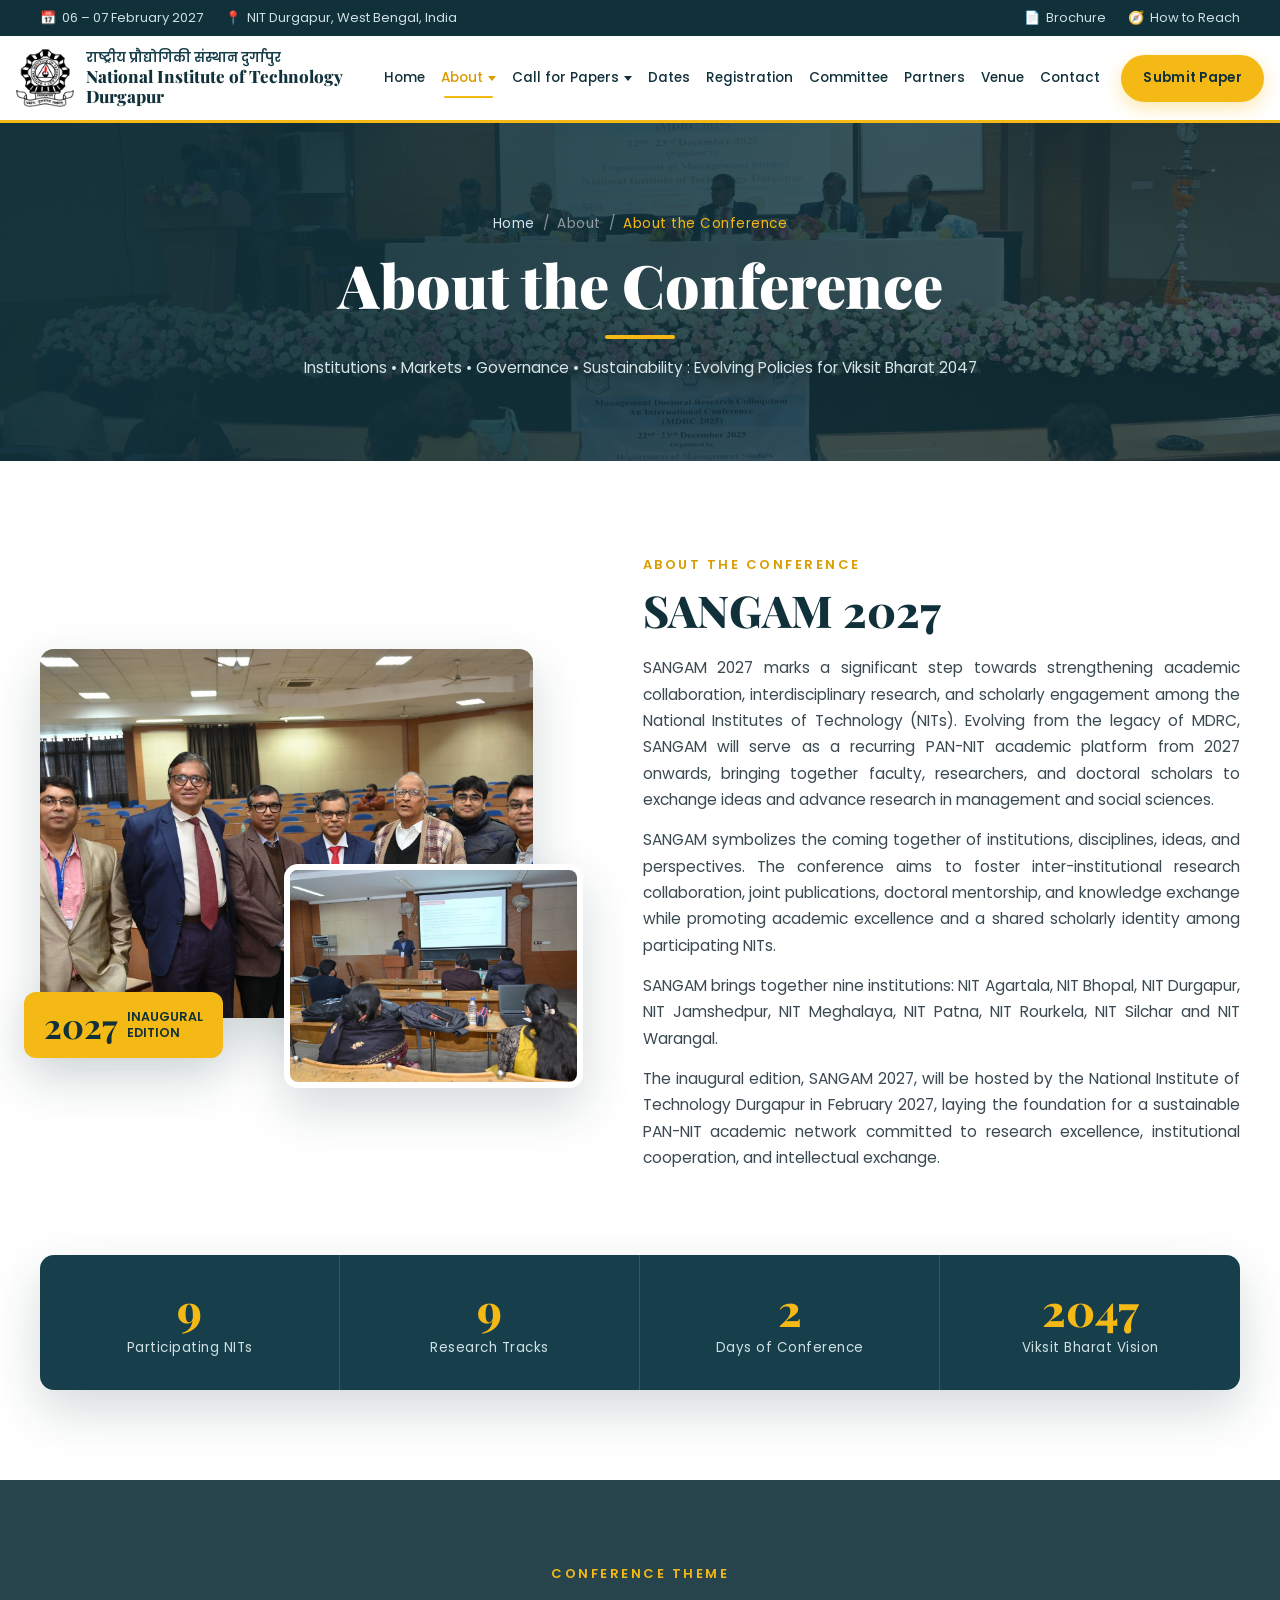
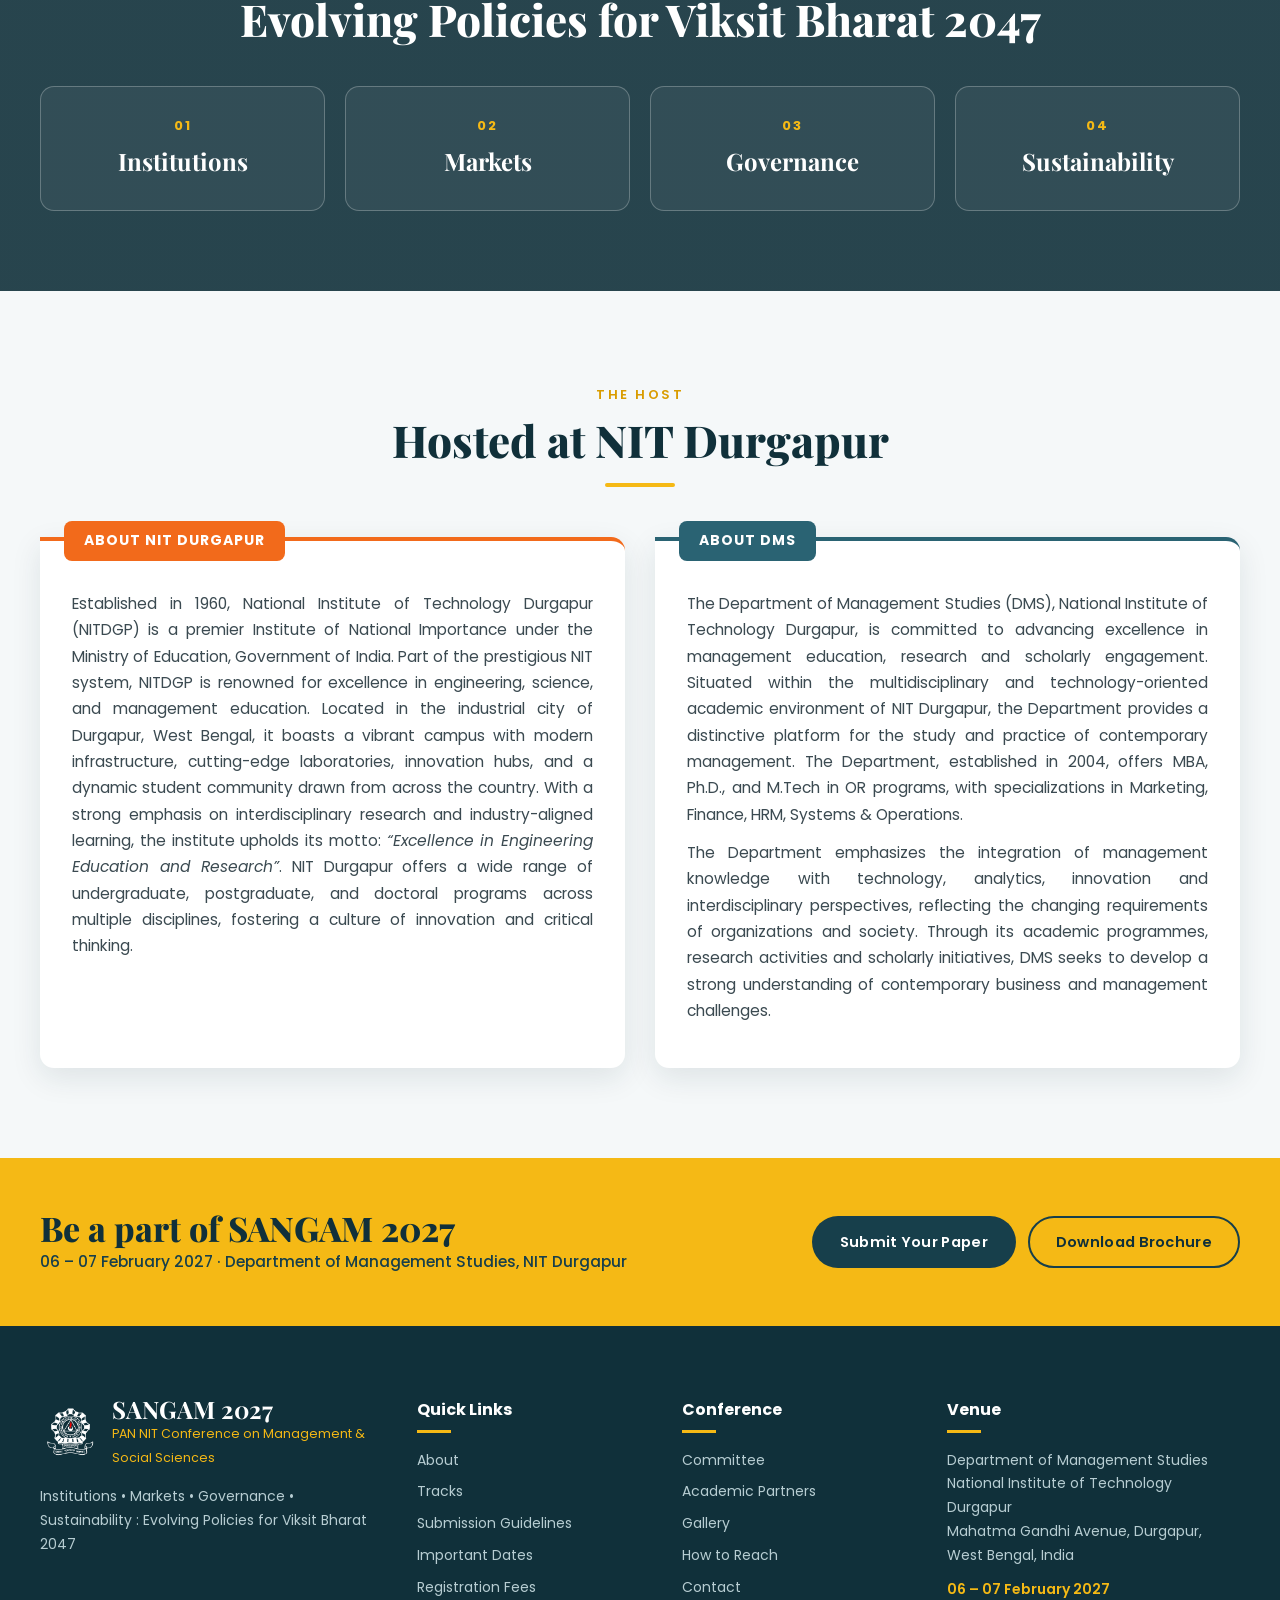
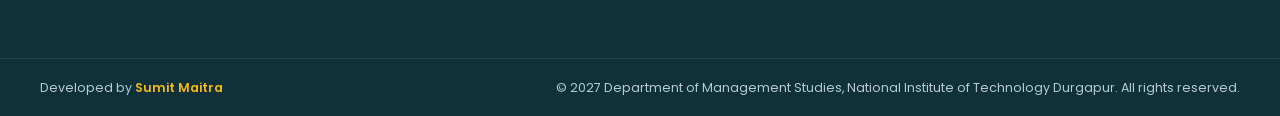
==== about.html @ 7c21ccf9 "Add files via upload" ====
<!DOCTYPE html>
<html lang="en">
<head>
  <meta charset="UTF-8">
  <meta name="viewport" content="width=device-width, initial-scale=1.0">
  <title>About | SANGAM 2027</title>
  <meta name="description" content="About SANGAM 2027, NIT Durgapur and the Department of Management Studies.">
  <link rel="icon" type="image/png" href="assets/logos/nit-durgapur.png">
  <link rel="preconnect" href="https://fonts.googleapis.com">
  <link rel="preconnect" href="https://fonts.gstatic.com" crossorigin>
  <link href="https://fonts.googleapis.com/css2?family=Playfair+Display:wght@700;800;900&family=Poppins:wght@300;400;500;600;700&display=swap" rel="stylesheet">
  <link rel="stylesheet" href="css/style.css">
</head>
<body>

  <!-- ===== TOP BAR ===== -->
  <div class="topbar">
    <div class="container topbar-inner">
      <div class="topbar-left">
        <span><i class="ico ico-cal"></i>06 – 07 February 2027</span>
        <span class="hide-sm"><i class="ico ico-pin"></i>NIT Durgapur, West Bengal, India</span>
      </div>
      <div class="topbar-right">
        <a href="assets/docs/SANGAM-Brochure-2027.pdf" target="_blank" rel="noopener"><i class="ico ico-doc"></i>Brochure</a>
        <a href="venue.html" class="hide-sm"><i class="ico ico-route"></i>How to Reach</a>
      </div>
    </div>
  </div>

  <!-- ===== HEADER / NAV ===== -->
  <header class="header" id="header">
    <div class="container header-inner">
      <a href="index.html" class="brand">
        <img src="assets/logos/nit-durgapur.png" alt="NIT Durgapur logo">
        <div class="brand-text">
          <span class="brand-hi">राष्ट्रीय प्रौद्योगिकी संस्थान दुर्गापुर</span>
          <span class="brand-en">National Institute of Technology Durgapur</span>
          <span class="brand-sub">An Institute of National Importance under the Ministry of Education, Government of India</span>
        </div>
      </a>

      <nav class="nav" id="nav">
        <ul>
          <li><a href="index.html">Home</a></li>
          <li class="has-drop">
            <a href="about.html" class="active">About <span class="caret"></span></a>
            <ul class="drop">
              <li><a href="about.html">The Conference</a></li>
              <li><a href="about.html#nitdgp">About NIT Durgapur</a></li>
              <li><a href="about.html#dms">About DMS</a></li>
              <li><a href="gallery.html">Gallery</a></li>
            </ul>
          </li>
          <li class="has-drop">
            <a href="tracks.html">Call for Papers <span class="caret"></span></a>
            <ul class="drop">
              <li><a href="tracks.html">Conference Tracks</a></li>
              <li><a href="submission.html">Submission Guidelines</a></li>
              <li><a href="https://forms.gle/mXyWNmWkprkiNCEAA" target="_blank" rel="noopener">Submit Paper ↗</a></li>
            </ul>
          </li>
          <li><a href="dates.html">Dates</a></li>
          <li><a href="registration.html">Registration</a></li>
          <li><a href="committee.html">Committee</a></li>
          <li><a href="partners.html">Partners</a></li>
          <li><a href="venue.html">Venue</a></li>
          <li><a href="contact.html">Contact</a></li>
        </ul>
        <a href="https://forms.gle/mXyWNmWkprkiNCEAA" target="_blank" rel="noopener" class="btn btn-gold nav-cta">Submit Paper</a>
      </nav>

      <button class="burger" id="burger" aria-label="Toggle menu" aria-expanded="false">
        <span></span><span></span><span></span>
      </button>
    </div>
  </header>

  <!-- ===== PAGE BANNER ===== -->
  <section class="page-banner" style="background-image:url('assets/photos/dsc_8041.jpg')">
    <div class="container">
      <nav class="crumbs" aria-label="Breadcrumb"><a href="index.html">Home</a><span>/</span><span>About</span><span>/</span><span>About the Conference</span></nav>
      <h1>About the Conference</h1>
      <p>Institutions • Markets • Governance • Sustainability : Evolving Policies for Viksit Bharat 2047</p>
    </div>
  </section>

  <!-- ===== ABOUT CONFERENCE ===== -->
  <section class="section about" id="about">
    <div class="container about-grid">
      <div class="about-media reveal">
        <img src="assets/photos/dsc_8045.jpg" alt="Faculty members at the conference" class="about-img-main" loading="lazy">
        <img src="assets/photos/dsc_8097.jpg" alt="Paper presentation session" class="about-img-small" loading="lazy">
        <div class="about-badge">
          <strong>2027</strong>
          <span>Inaugural<br>Edition</span>
        </div>
      </div>
      <div class="about-text reveal">
        <span class="eyebrow">About the Conference</span>
        <h2>SANGAM 2027</h2>
        <p>SANGAM 2027 marks a significant step towards strengthening academic collaboration, interdisciplinary research, and scholarly engagement among the National Institutes of Technology (NITs). Evolving from the legacy of MDRC, SANGAM will serve as a recurring PAN-NIT academic platform from 2027 onwards, bringing together faculty, researchers, and doctoral scholars to exchange ideas and advance research in management and social sciences.</p>
        <p>SANGAM symbolizes the coming together of institutions, disciplines, ideas, and perspectives. The conference aims to foster inter-institutional research collaboration, joint publications, doctoral mentorship, and knowledge exchange while promoting academic excellence and a shared scholarly identity among participating NITs.</p>
        <p>SANGAM brings together nine institutions: NIT Agartala, NIT Bhopal, NIT Durgapur, NIT Jamshedpur, NIT Meghalaya, NIT Patna, NIT Rourkela, NIT Silchar and NIT Warangal.</p>
        <p>The inaugural edition, SANGAM 2027, will be hosted by the National Institute of Technology Durgapur in February 2027, laying the foundation for a sustainable PAN-NIT academic network committed to research excellence, institutional cooperation, and intellectual exchange.</p>
      </div>
    </div>

    <div class="container stats reveal">
      <div class="stat"><span class="num" data-count="9">0</span><span class="lbl">Participating NITs</span></div>
      <div class="stat"><span class="num" data-count="9">0</span><span class="lbl">Research Tracks</span></div>
      <div class="stat"><span class="num" data-count="2">0</span><span class="lbl">Days of Conference</span></div>
      <div class="stat"><span class="num" data-count="2047">0</span><span class="lbl">Viksit Bharat Vision</span></div>
    </div>
  </section>

  <!-- ===== THEME BAND ===== -->
  <section class="theme-band">
    <div class="container">
      <span class="eyebrow light">Conference Theme</span>
      <h2>Evolving Policies for Viksit Bharat 2047</h2>
      <div class="pillars">
        <div class="pillar reveal"><span>01</span>Institutions</div>
        <div class="pillar reveal"><span>02</span>Markets</div>
        <div class="pillar reveal"><span>03</span>Governance</div>
        <div class="pillar reveal"><span>04</span>Sustainability</div>
      </div>
    </div>
  </section>

  <!-- ===== ABOUT NIT DURGAPUR & DMS ===== -->
  <section class="section host" id="nitdgp">
    <div class="container">
      <div class="section-head reveal">
        <span class="eyebrow">The Host</span>
        <h2>Hosted at NIT Durgapur</h2>
      </div>
      <div class="host-grid">
        <article class="host-card reveal">
          <div class="host-tag">About NIT Durgapur</div>
          <p>Established in 1960, National Institute of Technology Durgapur (NITDGP) is a premier Institute of National Importance under the Ministry of Education, Government of India. Part of the prestigious NIT system, NITDGP is renowned for excellence in engineering, science, and management education. Located in the industrial city of Durgapur, West Bengal, it boasts a vibrant campus with modern infrastructure, cutting-edge laboratories, innovation hubs, and a dynamic student community drawn from across the country. With a strong emphasis on interdisciplinary research and industry-aligned learning, the institute upholds its motto: <em>“Excellence in Engineering Education and Research”</em>. NIT Durgapur offers a wide range of undergraduate, postgraduate, and doctoral programs across multiple disciplines, fostering a culture of innovation and critical thinking.</p>
        </article>
        <article class="host-card alt reveal" id="dms">
          <div class="host-tag">About DMS</div>
          <p>The Department of Management Studies (DMS), National Institute of Technology Durgapur, is committed to advancing excellence in management education, research and scholarly engagement. Situated within the multidisciplinary and technology-oriented academic environment of NIT Durgapur, the Department provides a distinctive platform for the study and practice of contemporary management. The Department, established in 2004, offers MBA, Ph.D., and M.Tech in OR programs, with specializations in Marketing, Finance, HRM, Systems &amp; Operations.</p>
          <p>The Department emphasizes the integration of management knowledge with technology, analytics, innovation and interdisciplinary perspectives, reflecting the changing requirements of organizations and society. Through its academic programmes, research activities and scholarly initiatives, DMS seeks to develop a strong understanding of contemporary business and management challenges.</p>
        </article>
      </div>
    </div>
  </section>

  <!-- ===== CTA BAND ===== -->
  <section class="cta-band">
    <div class="container cta-inner">
      <div>
        <h2>Be a part of SANGAM 2027</h2>
        <p>06 – 07 February 2027 · Department of Management Studies, NIT Durgapur</p>
      </div>
      <div class="cta-btns">
        <a href="https://forms.gle/mXyWNmWkprkiNCEAA" target="_blank" rel="noopener" class="btn btn-gold">Submit Your Paper</a>
        <a href="assets/docs/SANGAM-Brochure-2027.pdf" target="_blank" rel="noopener" class="btn btn-outline">Download Brochure</a>
      </div>
    </div>
  </section>

  <!-- ===== FOOTER ===== -->
  <footer class="footer">
    <div class="container footer-grid">
      <div>
        <div class="f-brand">
          <img src="assets/logos/nit-durgapur-hd.png" alt="NIT Durgapur logo">
          <div>
            <strong>SANGAM 2027</strong>
            <span>PAN NIT Conference on Management &amp; Social Sciences</span>
          </div>
        </div>
        <p>Institutions • Markets • Governance • Sustainability : Evolving Policies for Viksit Bharat 2047</p>
      </div>
      <div>
        <h4>Quick Links</h4>
        <ul>
          <li><a href="about.html">About</a></li>
          <li><a href="tracks.html">Tracks</a></li>
          <li><a href="submission.html">Submission Guidelines</a></li>
          <li><a href="dates.html">Important Dates</a></li>
          <li><a href="registration.html">Registration Fees</a></li>
        </ul>
      </div>
      <div>
        <h4>Conference</h4>
        <ul>
          <li><a href="committee.html">Committee</a></li>
          <li><a href="partners.html">Academic Partners</a></li>
          <li><a href="gallery.html">Gallery</a></li>
          <li><a href="venue.html">How to Reach</a></li>
          <li><a href="contact.html">Contact</a></li>
        </ul>
      </div>
      <div>
        <h4>Venue</h4>
        <p>Department of Management Studies<br>National Institute of Technology Durgapur<br>Mahatma Gandhi Avenue, Durgapur, West Bengal, India</p>
        <p class="f-date">06 – 07 February 2027</p>
      </div>
    </div>
    <div class="footer-bottom">
      <div class="container">
        <span>Developed by <a href="https://github.com/SumitMaitra" target="_blank" rel="noopener" class="dev-credit">Sumit Maitra</a></span>
        <span>© 2027 Department of Management Studies, National Institute of Technology Durgapur. All rights reserved.</span>
      </div>
    </div>
  </footer>

  <button class="to-top" id="toTop" aria-label="Back to top">↑</button>
  <div class="toast" id="toast">Copied!</div>

  <script src="js/main.js"></script>

</body>
</html>
---- css/style.css ----
/* =========================================================
   SANGAM 2027 — PAN NIT Conference
   Colour palette taken from the official brochure:
   deep teal + saffron gold
   ========================================================= */
:root {
  --teal-900: #10303a;
  --teal-800: #173f4b;
  --teal-700: #1f4f5d;
  --teal-600: #2a6373;
  --teal-100: #e4eef0;
  --gold: #f5b915;
  --gold-dark: #d99c00;
  --gold-soft: #fff4d4;
  --orange: #f26a1b;
  --ink: #1d2a30;
  --muted: #5d6b72;
  --line: #dfe6e8;
  --bg: #ffffff;
  --bg-alt: #f5f8f9;
  --radius: 14px;
  --shadow: 0 10px 30px rgba(16, 48, 58, .10);
  --shadow-lg: 0 20px 50px rgba(16, 48, 58, .18);
  --font-display: 'Playfair Display', Georgia, serif;
  --font-body: 'Poppins', system-ui, -apple-system, Segoe UI, sans-serif;
  --header-h: 84px;
}

*, *::before, *::after { box-sizing: border-box; margin: 0; padding: 0; }
html { scroll-behavior: smooth; scroll-padding-top: calc(var(--header-h) + 10px); }
body { font-family: var(--font-body); color: var(--ink); background: var(--bg); line-height: 1.7; font-size: 15.5px; overflow-x: hidden; }
img { max-width: 100%; display: block; }
a { color: inherit; text-decoration: none; }
ul { list-style: none; }
.container { width: min(1200px, 100% - 32px); margin-inline: auto; }

/* ---------- Buttons ---------- */
.btn { display: inline-flex; align-items: center; justify-content: center; gap: 8px; padding: 12px 26px; border-radius: 50px; font-weight: 600; font-size: 14.5px; letter-spacing: .3px; transition: .3s ease; cursor: pointer; border: 2px solid transparent; }
.btn-gold { background: var(--gold); color: var(--teal-900); box-shadow: 0 6px 18px rgba(245, 185, 21, .35); }
.btn-gold:hover { background: var(--gold-dark); transform: translateY(-2px); }
.btn-outline { border-color: rgba(255,255,255,.75); color: #fff; }
.btn-outline:hover { background: #fff; color: var(--teal-900); }
.btn-teal { background: var(--teal-700); color: #fff; }
.btn-teal:hover { background: var(--teal-900); transform: translateY(-2px); }
.btn-block { width: 100%; }

/* ---------- Top bar ---------- */
.topbar { background: var(--teal-900); color: #cfe0e4; font-size: 13px; }
.topbar-inner { display: flex; justify-content: space-between; align-items: center; padding: 7px 0; gap: 12px; }
.topbar-left, .topbar-right { display: flex; gap: 22px; align-items: center; }
.topbar a:hover { color: var(--gold); }
.ico { font-style: normal; margin-right: 6px; }
.ico-cal::before { content: "📅"; }
.ico-pin::before { content: "📍"; }
.ico-doc::before { content: "📄"; }
.ico-route::before { content: "🧭"; }

/* ---------- Header ---------- */
.header { position: sticky; top: 0; z-index: 100; background: rgba(255,255,255,.97); backdrop-filter: blur(8px); border-bottom: 3px solid var(--gold); transition: box-shadow .3s; }
.header.scrolled { box-shadow: 0 6px 24px rgba(0,0,0,.08); }
.header .container { width: min(1380px, 100% - 32px); }
.header-inner { display: flex; align-items: center; justify-content: space-between; min-height: var(--header-h); gap: 20px; }
.brand { display: flex; align-items: center; gap: 12px; flex-shrink: 1; min-width: 0; }
.brand img { flex-shrink: 0; }
/* let grid children shrink below their content (e.g. the scrollable fee table) */
.fees-bottom > *, .sub-grid > *, .about-grid > *, .venue-grid > *, .cm-row > * { min-width: 0; }
.brand img { width: 58px; height: 58px; object-fit: contain; }
.brand-text { display: flex; flex-direction: column; line-height: 1.2; }
.brand-hi { font-size: 13px; color: var(--teal-800); font-weight: 600; }
.brand-en { font-family: var(--font-display); font-size: 17px; font-weight: 800; color: var(--teal-900); }
.brand-sub { font-size: 9.5px; color: var(--muted); max-width: 330px; }

.nav { display: flex; align-items: center; gap: 14px; }
.nav > ul { display: flex; align-items: center; gap: 2px; }
.nav > ul > li { position: relative; }
.nav > ul > li > a { display: flex; align-items: center; gap: 5px; padding: 10px 10px; font-size: 14px; font-weight: 500; color: var(--teal-900); border-radius: 8px; transition: .25s; white-space: nowrap; }
.nav > ul > li > a:hover, .nav > ul > li > a.active { color: var(--gold-dark); }
.nav > ul > li > a.active::after { content: ""; position: absolute; left: 10px; right: 10px; bottom: 2px; height: 2px; background: var(--gold); border-radius: 2px; }
.caret { width: 0; height: 0; border-left: 4px solid transparent; border-right: 4px solid transparent; border-top: 5px solid currentColor; }
.drop { position: absolute; top: 100%; left: 0; min-width: 220px; background: #fff; border-radius: 10px; box-shadow: var(--shadow-lg); padding: 8px; opacity: 0; visibility: hidden; transform: translateY(10px); transition: .25s; border-top: 3px solid var(--gold); }
.has-drop:hover .drop, .has-drop:focus-within .drop { opacity: 1; visibility: visible; transform: translateY(0); }
.drop a { display: block; padding: 9px 14px; font-size: 14px; border-radius: 6px; color: var(--ink); }
.drop a:hover { background: var(--teal-100); color: var(--teal-800); }
.nav-cta { padding: 10px 20px; font-size: 13.5px; white-space: nowrap; }

.burger { display: none; width: 44px; height: 44px; border: 0; background: var(--teal-800); border-radius: 10px; cursor: pointer; flex-direction: column; justify-content: center; align-items: center; gap: 5px; }
.burger span { width: 22px; height: 2px; background: #fff; border-radius: 2px; transition: .3s; }
.burger.open span:nth-child(1) { transform: translateY(7px) rotate(45deg); }
.burger.open span:nth-child(2) { opacity: 0; }
.burger.open span:nth-child(3) { transform: translateY(-7px) rotate(-45deg); }

/* ---------- Hero ---------- */
.hero { position: relative; min-height: clamp(600px, calc(100vh - var(--header-h) - 39px), 940px); min-height: clamp(600px, calc(100svh - var(--header-h) - 39px), 940px); display: flex; flex-direction: column; color: #fff; overflow: hidden; }
.slides, .slide { position: absolute; inset: 0; }
.slide { background-size: cover; background-position: center; opacity: 0; transform: scale(1.08); transition: opacity 1.4s ease, transform 7s ease; }
.slide.active { opacity: 1; transform: scale(1); }
.hero-overlay { position: absolute; inset: 0; background: linear-gradient(100deg, rgba(16,48,58,.95) 0%, rgba(16,48,58,.82) 45%, rgba(16,48,58,.45) 100%); }
.hero-content { position: relative; z-index: 2; padding: 40px 0 30px; margin-block: auto; }
.hero-kicker { display: inline-block; font-size: 13px; letter-spacing: 2px; text-transform: uppercase; color: var(--gold); border-left: 3px solid var(--gold); padding-left: 12px; margin-bottom: 18px; }
.hero-title { font-family: var(--font-display); font-size: clamp(46px, 7.5vw, 92px); font-weight: 900; line-height: 1; letter-spacing: 4px; text-shadow: 0 6px 30px rgba(0,0,0,.35); }
.hero-sub { color: #fff; font-family: var(--font-display); font-size: clamp(18px, 2.4vw, 28px); font-weight: 700; line-height: 1.35; margin: 16px 0 26px; text-transform: uppercase; letter-spacing: 1px; }
.hero-date { display: inline-block; background: var(--gold); color: var(--teal-900); font-weight: 700; font-size: clamp(15px, 1.7vw, 18px); padding: 8px 22px; border-radius: 10px; box-shadow: 0 8px 24px rgba(245,185,21,.35); }
.hero-theme { margin: 24px 0 30px; font-size: clamp(14px, 1.4vw, 16px); line-height: 1.8; max-width: 600px; color: #e6f0f2; }
.theme-label { display: inline-block; background: rgba(245,185,21,.18); color: var(--gold); border: 1px solid var(--gold); font-size: 12px; font-weight: 600; padding: 2px 12px; border-radius: 20px; margin-right: 8px; letter-spacing: 1px; text-transform: uppercase; }
.hero-theme strong { color: #fff; }
.hero-btns { display: flex; flex-wrap: wrap; gap: 10px; }
.hero-btns .btn { padding: 9px 20px; font-size: 13.5px; }

.countdown { display: flex; gap: 14px; margin-top: 28px; }
.countdown div { background: rgba(255,255,255,.1); border: 1px solid rgba(255,255,255,.22); backdrop-filter: blur(6px); border-radius: 12px; min-width: 82px; padding: 9px 10px; text-align: center; }
.countdown span { display: block; font-family: var(--font-display); font-size: 30px; font-weight: 800; line-height: 1.1; color: var(--gold); }
.countdown small { font-size: 11.5px; letter-spacing: 1.5px; text-transform: uppercase; color: #d5e4e7; }

.hero-nav { position: relative; z-index: 3; display: flex; align-items: center; justify-content: center; gap: 16px; padding-bottom: 16px; }
.slide-ctrl { width: 36px; height: 36px; border-radius: 50%; border: 1px solid rgba(255,255,255,.4); background: rgba(0,0,0,.2); color: #fff; font-size: 14px; cursor: pointer; transition: .3s; }
.slide-ctrl:hover { background: var(--gold); color: var(--teal-900); border-color: var(--gold); }
.slide-dots { display: flex; gap: 8px; }

/* Two-column hero: text left, countdown + partners carousel right */
.hero-content { display: grid; grid-template-columns: minmax(0, 1.3fr) minmax(0, 1fr); gap: 48px; align-items: center; }
.hero-side { display: flex; flex-direction: column; gap: 18px; }
.side-card { background: rgba(255,255,255,.08); border: 1px solid rgba(255,255,255,.2); backdrop-filter: blur(8px); border-radius: 16px; padding: 18px 20px; }
.side-title { font-size: 12.5px; letter-spacing: 2px; text-transform: uppercase; color: var(--gold); font-weight: 600; margin-bottom: 10px; }
.side-card .countdown { margin-top: 0; }
.side-card .countdown div { flex: 1; min-width: 0; }

/* Academic partners logo carousel: transparent, full-width strip under the hero text */
.hero-partners { position: relative; z-index: 3; padding: 4px 0 18px; }
.hp-head { display: flex; align-items: center; gap: 14px; margin-bottom: 12px; }
.hp-head span { font-size: 12.5px; letter-spacing: 2px; text-transform: uppercase; color: var(--gold); font-weight: 600; white-space: nowrap; }
.hp-head::after { content: ""; flex: 1; height: 1px; background: rgba(255,255,255,.2); order: 1; }
.hp-head a { order: 2; font-size: 13px; font-weight: 600; color: #d5e4e7; white-space: nowrap; }
.hp-head a:hover { color: var(--gold); }
.hp-viewport { overflow: hidden; -webkit-mask-image: linear-gradient(90deg, transparent, #000 7%, #000 93%, transparent); mask-image: linear-gradient(90deg, transparent, #000 7%, #000 93%, transparent); }
.hp-track { display: flex; width: max-content; animation: hp-scroll 40s linear infinite; }
.hp-track li { padding: 4px 34px 4px 0; } /* spacing via padding keeps both halves equal for a seamless loop */
.hero-partners:hover .hp-track, .hp-track:focus-within { animation-play-state: paused; }
.hp-logo { display: flex; flex-direction: column; align-items: center; gap: 8px; color: #fff; font-weight: 500; font-size: 11.5px; letter-spacing: .3px; line-height: 1.3; text-align: center; white-space: nowrap; transition: .3s; }
.hp-logo img { width: 84px; height: 84px; object-fit: contain; background: #fff; border-radius: 50%; padding: 6px; border: 2px solid rgba(255,255,255,.35); transition: .3s; }
.hp-logo:hover { color: var(--gold); }
.hp-logo:hover img { border-color: var(--gold); transform: scale(1.08); }
.hp-logo.hp-host img { border-color: var(--gold); }
.hp-logo.hp-host span::after { content: "Host"; display: block; font-size: 9.5px; letter-spacing: 1.5px; text-transform: uppercase; color: var(--gold); }
@keyframes hp-scroll { to { transform: translateX(-50%); } }
.slide-dots button { width: 10px; height: 10px; border-radius: 10px; border: 0; background: rgba(255,255,255,.5); cursor: pointer; transition: .3s; }
.slide-dots button.active { width: 30px; background: var(--gold); }

/* ---------- Ticker ---------- */
.ticker { display: flex; background: var(--gold); color: var(--teal-900); font-size: 14px; font-weight: 500; overflow: hidden; }
.ticker-label { background: var(--teal-800); color: var(--gold); padding: 11px 22px; font-weight: 700; text-transform: uppercase; letter-spacing: 1px; font-size: 13px; flex-shrink: 0; position: relative; z-index: 1; }
.ticker-track { overflow: hidden; flex: 1; display: flex; align-items: center; }
.ticker-move { display: flex; gap: 60px; white-space: nowrap; animation: ticker 45s linear infinite; padding-left: 100%; }
.ticker-move span::before { content: "◆"; margin-right: 12px; font-size: 10px; color: var(--teal-700); }
.ticker:hover .ticker-move { animation-play-state: paused; }
@keyframes ticker { to { transform: translateX(-100%); } }

/* ---------- Sections ---------- */
.section { padding: 90px 0; }
.section-head { text-align: center; max-width: 760px; margin: 0 auto 50px; }
.eyebrow { display: inline-block; color: var(--gold-dark); font-weight: 600; font-size: 13px; letter-spacing: 2.5px; text-transform: uppercase; margin-bottom: 8px; }
.eyebrow.light { color: var(--gold); }
h2 { font-family: var(--font-display); font-size: clamp(28px, 4vw, 44px); font-weight: 800; color: var(--teal-900); line-height: 1.2; }
.section-head h2::after { content: ""; display: block; width: 70px; height: 4px; background: var(--gold); border-radius: 4px; margin: 16px auto 0; }
.lead { color: var(--muted); margin-top: 16px; }

/* ---------- Why attend ---------- */
.why { background: var(--bg-alt); }
.why-grid { display: grid; grid-template-columns: repeat(3, 1fr); gap: 24px; }
.why-card { background: #fff; border-radius: var(--radius); padding: 32px 28px; box-shadow: var(--shadow); border-bottom: 4px solid transparent; transition: .35s; }
.why-card:hover { transform: translateY(-6px); border-bottom-color: var(--gold); box-shadow: var(--shadow-lg); }
.why-ico { width: 60px; height: 60px; border-radius: 14px; display: grid; place-items: center; font-size: 28px; background: var(--teal-100); margin-bottom: 18px; }
.why-card h3 { font-size: 18px; color: var(--teal-900); margin-bottom: 8px; }
.why-card p { color: var(--muted); font-size: 14.5px; }

/* ---------- About ---------- */
.about-grid { display: grid; grid-template-columns: 1fr 1.1fr; gap: 60px; align-items: center; }
.about-media { position: relative; padding-bottom: 70px; padding-right: 50px; }
.about-img-main { border-radius: var(--radius); box-shadow: var(--shadow-lg); aspect-ratio: 4/3; object-fit: cover; width: 100%; }
.about-img-small { position: absolute; right: 0; bottom: 0; width: 55%; border-radius: var(--radius); border: 6px solid #fff; box-shadow: var(--shadow-lg); aspect-ratio: 4/3; object-fit: cover; }
.about-badge { position: absolute; left: -16px; bottom: 30px; background: var(--gold); color: var(--teal-900); padding: 16px 20px; border-radius: 12px; display: flex; align-items: center; gap: 10px; box-shadow: var(--shadow-lg); }
.about-badge strong { font-family: var(--font-display); font-size: 34px; line-height: 1; }
.about-badge span { font-size: 12.5px; font-weight: 600; line-height: 1.3; text-transform: uppercase; }
.about-text h2 { margin-bottom: 18px; }
.about-text p { color: #3b4a51; margin-bottom: 14px; text-align: justify; }

.stats { display: grid; grid-template-columns: repeat(4, 1fr); margin-top: 70px; background: var(--teal-800); border-radius: var(--radius); overflow: hidden; box-shadow: var(--shadow-lg); }
.stat { text-align: center; padding: 30px 14px; color: #fff; border-right: 1px solid rgba(255,255,255,.12); }
.stat:last-child { border-right: 0; }
.stat .num { display: block; font-family: var(--font-display); font-size: 44px; font-weight: 800; color: var(--gold); line-height: 1.1; }
.stat .lbl { font-size: 13.5px; color: #cfe0e4; letter-spacing: .5px; }

/* ---------- Theme band ---------- */
.theme-band { position: relative; padding: 80px 0; text-align: center; color: #fff; background: linear-gradient(rgba(16,48,58,.9), rgba(16,48,58,.9)), url('../assets/photos/dsc_8276.jpg') center/cover fixed; }
.theme-band h2 { color: #fff; margin-bottom: 40px; }
.pillars { display: grid; grid-template-columns: repeat(4, 1fr); gap: 20px; }
.pillar { border: 1px solid rgba(255,255,255,.25); border-radius: var(--radius); padding: 28px 16px; font-family: var(--font-display); font-size: 24px; font-weight: 700; background: rgba(255,255,255,.05); transition: .35s; }
.pillar span { display: block; font-family: var(--font-body); font-size: 13px; color: var(--gold); letter-spacing: 2px; margin-bottom: 4px; }
.pillar:hover { background: var(--gold); color: var(--teal-900); transform: translateY(-6px); }
.pillar:hover span { color: var(--teal-800); }

/* ---------- Host ---------- */
.host { background: var(--bg-alt); }
.host-grid { display: grid; grid-template-columns: 1fr 1fr; gap: 30px; }
.host-card { position: relative; background: #fff; border-radius: 0 var(--radius) var(--radius) var(--radius); padding: 50px 32px 32px; box-shadow: var(--shadow); border-top: 4px solid var(--orange); }
.host-card.alt { border-top-color: var(--teal-600); }
.host-tag { position: absolute; top: -20px; left: 24px; background: var(--orange); color: #fff; font-weight: 700; letter-spacing: 1px; text-transform: uppercase; font-size: 14px; padding: 8px 20px; border-radius: 8px; }
.host-card.alt .host-tag { background: var(--teal-600); }
.host-card p { color: #3b4a51; text-align: justify; margin-bottom: 12px; }

/* ---------- Tracks ---------- */
.tracks-grid { display: grid; grid-template-columns: repeat(3, 1fr); gap: 22px; }
.track { position: relative; text-align: left; background: #fff; border: 1px solid var(--line); border-radius: var(--radius); padding: 28px 26px 24px; cursor: pointer; transition: .35s; overflow: hidden; font: inherit; color: inherit; display: flex; flex-direction: column; }
.track::before { content: ""; position: absolute; inset: 0; background: linear-gradient(135deg, var(--teal-800), var(--teal-600)); opacity: 0; transition: .35s; z-index: 0; }
.track > * { position: relative; z-index: 1; }
.track:hover::before, .track:focus-visible::before { opacity: 1; }
.track:hover, .track:focus-visible { transform: translateY(-6px); box-shadow: var(--shadow-lg); color: #fff; border-color: transparent; outline: none; }
.track-num { font-family: var(--font-display); font-size: 40px; font-weight: 900; color: var(--gold); line-height: 1; margin-bottom: 4px; }
.track-label { font-size: 12px; font-weight: 600; letter-spacing: 2px; text-transform: uppercase; color: var(--muted); transition: .35s; }
.track h3 { font-size: 17px; line-height: 1.45; margin: 10px 0 16px; color: var(--teal-900); transition: .35s; flex: 1; }
.track:hover .track-label, .track:hover h3, .track:focus-visible h3, .track:focus-visible .track-label { color: #fff; }
.track-more { font-size: 13.5px; font-weight: 600; color: var(--gold-dark); }
.track:hover .track-more { color: var(--gold); }

.modal { position: fixed; inset: 0; z-index: 300; background: rgba(10,30,36,.7); backdrop-filter: blur(4px); display: grid; place-items: center; padding: 16px; opacity: 0; visibility: hidden; transition: .3s; }
.modal.open { opacity: 1; visibility: visible; }
.modal-box { position: relative; background: #fff; border-radius: 18px; max-width: 760px; width: 100%; max-height: 88vh; overflow-y: auto; padding: 40px 36px; transform: translateY(30px); transition: .3s; border-top: 6px solid var(--gold); }
.modal.open .modal-box { transform: none; }
.modal-close { position: absolute; top: 14px; right: 16px; width: 38px; height: 38px; border-radius: 50%; border: 0; background: var(--teal-100); font-size: 24px; cursor: pointer; color: var(--teal-900); }
.modal-close:hover { background: var(--gold); }
.modal-num { color: var(--gold-dark); font-weight: 700; letter-spacing: 2px; font-size: 13px; text-transform: uppercase; }
.modal-box h3 { font-family: var(--font-display); font-size: 26px; color: var(--teal-900); line-height: 1.3; margin: 6px 0 14px; padding-right: 30px; }
.modal-desc { color: var(--muted); margin-bottom: 18px; }
.modal-desc:empty { display: none; }
.modal-box h4 { font-size: 14px; letter-spacing: 1.5px; text-transform: uppercase; color: var(--teal-700); margin-bottom: 12px; }
.modal-box ul { display: grid; grid-template-columns: 1fr 1fr; gap: 8px 20px; margin-bottom: 26px; }
.modal-box li { position: relative; padding-left: 20px; font-size: 14.5px; line-height: 1.5; }
.modal-box li::before { content: ""; position: absolute; left: 0; top: 7px; width: 8px; height: 8px; background: var(--gold); border-radius: 2px; transform: rotate(45deg); }

/* ---------- Submission ---------- */
.submission { background: var(--bg-alt); }
.sub-grid { display: grid; grid-template-columns: 1.6fr 1fr; gap: 50px; align-items: start; }
.submission h2 { margin-bottom: 26px; }
.guide-list > li { position: relative; padding: 0 0 16px 40px; color: #3b4a51; }
.guide-list > li::before { content: "✓"; position: absolute; left: 0; top: 2px; width: 26px; height: 26px; border-radius: 6px; background: var(--teal-700); color: var(--gold); display: grid; place-items: center; font-size: 14px; font-weight: 700; }
.sections-list { display: flex; flex-wrap: wrap; gap: 8px; margin-top: 10px; list-style: none; counter-reset: s; }
.sections-list li { counter-increment: s; background: #fff; border: 1px solid var(--line); border-radius: 30px; padding: 4px 14px; font-size: 13.5px; }
.sections-list li::before { content: counter(s) ". "; color: var(--gold-dark); font-weight: 700; }
.sub-card { position: sticky; top: calc(var(--header-h) + 24px); background: var(--teal-800); color: #fff; border-radius: 18px; padding: 34px 28px; text-align: center; box-shadow: var(--shadow-lg); }
.sub-card h3 { font-family: var(--font-display); font-size: 26px; color: var(--gold); }
.sub-card p { color: #cfe0e4; font-size: 14px; margin: 6px 0 20px; }
.sub-qr { width: 200px; margin: 0 auto 20px; border-radius: 12px; border: 6px solid #fff; }
.sub-link { display: block; margin-top: 10px; color: #a9c4ca; font-size: 12.5px; word-break: break-all; }
.sub-quick { display: grid; grid-template-columns: repeat(3, 1fr); gap: 8px; margin-top: 24px; padding-top: 20px; border-top: 1px solid rgba(255,255,255,.15); }
.sub-quick strong { display: block; color: var(--gold); font-size: 18px; }
.sub-quick span { font-size: 11px; color: #cfe0e4; line-height: 1.3; display: block; }

/* ---------- Dates (timeline) ---------- */
.dates { background: linear-gradient(135deg, var(--teal-900), var(--teal-700)); color: #fff; }
.dates h2 { color: #fff; }
.timeline { position: relative; max-width: 900px; margin: 0 auto; }
.timeline::before { content: ""; position: absolute; left: 50%; top: 0; bottom: 0; width: 3px; background: rgba(245,185,21,.4); transform: translateX(-50%); }
.tl-item { position: relative; width: 50%; padding: 0 44px 34px; }
.tl-item:nth-child(odd) { text-align: right; }
.tl-item:nth-child(even) { margin-left: 50%; }
.tl-item::before { content: ""; position: absolute; top: 18px; width: 18px; height: 18px; border-radius: 50%; background: var(--teal-900); border: 4px solid var(--gold); z-index: 1; }
.tl-item:nth-child(odd)::before { right: -9px; }
.tl-item:nth-child(even)::before { left: -9px; }
.tl-item > div { }
.tl-date { display: inline-block; background: var(--gold); color: var(--teal-900); font-weight: 700; padding: 6px 16px; border-radius: 8px; font-size: 15px; }
.tl-label { font-size: 19px; font-weight: 600; margin-top: 8px; }
.tl-item.past .tl-date { background: rgba(255,255,255,.18); color: #fff; }
.tl-item.past::before { background: var(--gold); }
.tl-item.past .tl-label::after { content: " ✓"; color: var(--gold); }
.tl-item.highlight .tl-date { background: var(--orange); color: #fff; font-size: 17px; }
.tl-item.highlight .tl-label { font-family: var(--font-display); font-size: 24px; color: var(--gold); }

/* ---------- Fees ---------- */
.fees-grid { display: grid; grid-template-columns: repeat(3, 1fr); gap: 22px; }
.fee-card { background: #fff; border: 1px solid var(--line); border-radius: var(--radius); padding: 28px 26px; transition: .35s; position: relative; }
.fee-card:hover { transform: translateY(-6px); box-shadow: var(--shadow-lg); border-color: var(--gold); }
.fee-card.featured { background: var(--teal-800); color: #fff; border-color: var(--teal-800); }
.fee-card h3 { font-size: 17px; color: var(--teal-900); margin-bottom: 16px; min-height: 52px; line-height: 1.5; }
.fee-card.featured h3 { color: #fff; }
.fee-row { display: flex; justify-content: space-between; align-items: baseline; padding: 10px 0; border-top: 1px dashed var(--line); }
.fee-card.featured .fee-row { border-color: rgba(255,255,255,.2); }
.fee-row span { color: var(--muted); font-size: 14px; }
.fee-card.featured .fee-row span { color: #cfe0e4; }
.fee-row strong { font-family: var(--font-display); font-size: 28px; color: var(--teal-800); }
.fee-card.featured .fee-row strong { color: var(--gold); }

.fees-bottom { display: grid; grid-template-columns: 1.6fr 1fr; gap: 30px; margin-top: 40px; align-items: start; }
.fee-notes, .pay-card { background: var(--bg-alt); border-radius: var(--radius); padding: 30px; }
.fee-notes h3, .pay-card h3 { font-size: 20px; color: var(--teal-900); margin-bottom: 14px; }
.check-list li { position: relative; padding-left: 28px; margin-bottom: 8px; color: #3b4a51; font-size: 14.5px; }
.check-list li::before { content: "✔"; position: absolute; left: 0; color: var(--teal-600); font-weight: 700; }
.small-note { font-size: 13px; color: var(--muted); font-style: italic; margin: 8px 0 20px; }
.table-wrap { overflow-x: auto; border-radius: 10px; }
.compare { width: 100%; border-collapse: collapse; background: #fff; font-size: 14px; min-width: 420px; }
.compare th { background: var(--teal-800); color: #fff; padding: 12px; font-weight: 600; text-align: center; line-height: 1.3; }
.compare th:first-child, .compare td:first-child { text-align: left; }
.compare td { padding: 10px 12px; border-bottom: 1px solid var(--line); text-align: center; }
.compare .yes { color: #1a9a5a; font-weight: 700; font-size: 16px; }
.compare .no { color: #e04848; font-weight: 700; font-size: 16px; }
.pay-card { background: var(--gold-soft); border: 2px solid var(--gold); position: sticky; top: calc(var(--header-h) + 24px); }
.pay-row { padding: 12px 0; border-bottom: 1px dashed rgba(0,0,0,.12); }
.pay-row:last-child { border: 0; }
.pay-row span { display: block; font-size: 12.5px; text-transform: uppercase; letter-spacing: 1px; color: var(--muted); }
.pay-row strong { font-size: 17px; color: var(--teal-900); }
.copyable { cursor: pointer; }
.copyable em { font-style: normal; font-size: 11px; font-weight: 600; background: var(--teal-700); color: #fff; padding: 2px 8px; border-radius: 20px; margin-left: 6px; vertical-align: middle; }
.copyable:hover em { background: var(--gold-dark); }

/* ---------- Committee ---------- */
.committee { background: var(--bg-alt); }
.cm-block { margin-bottom: 50px; text-align: center; }
.cm-tag { display: inline-block; background: var(--teal-800); color: #fff; padding: 8px 26px; border-radius: 8px; font-weight: 600; letter-spacing: 1px; text-transform: uppercase; font-size: 14px; margin-bottom: 26px; position: relative; }
.cm-tag::after { content: ""; position: absolute; left: 50%; bottom: -6px; transform: translateX(-50%) rotate(45deg); width: 12px; height: 12px; background: var(--teal-800); }
.people-grid { display: grid; gap: 20px; }
.people-grid.four { grid-template-columns: repeat(4, 1fr); }
.people-grid.three { grid-template-columns: repeat(3, 1fr); }
.person-card { background: #fff; border-radius: var(--radius); padding: 26px 18px; box-shadow: var(--shadow); transition: .35s; border-bottom: 3px solid transparent; }
.person-card:hover { transform: translateY(-5px); border-bottom-color: var(--gold); }
.person-card.big { max-width: 360px; margin: 0 auto; padding: 32px; }
.avatar { width: 70px; height: 70px; border-radius: 50%; margin: 0 auto 14px; background: linear-gradient(135deg, var(--teal-700), var(--teal-900)); color: var(--gold); display: grid; place-items: center; font-family: var(--font-display); font-weight: 800; font-size: 22px; border: 3px solid var(--gold); }
.person-card.big .avatar { width: 90px; height: 90px; font-size: 28px; }
.person-card h4 { font-size: 15.5px; color: var(--teal-900); line-height: 1.4; }
.person-card.big h4 { font-size: 19px; }
.person-card p { font-size: 13.5px; color: var(--muted); line-height: 1.5; margin-top: 4px; }
.cm-row { display: grid; grid-template-columns: 1fr 1fr; gap: 30px; }
.cm-row .cm-block { background: #fff; border-radius: var(--radius); padding: 30px; box-shadow: var(--shadow); margin-bottom: 0; }
.name-list li { display: flex; justify-content: space-between; gap: 12px; padding: 10px 4px; border-bottom: 1px dashed var(--line); text-align: left; font-size: 14.5px; }
.name-list li:last-child { border: 0; }
.name-list strong { color: var(--teal-900); font-weight: 600; }
.name-list span { color: var(--gold-dark); font-size: 13px; font-weight: 500; white-space: nowrap; }

/* ---------- Partners ---------- */
.partner-grid { display: flex; flex-wrap: wrap; gap: 20px; justify-content: center; }
.partner { flex: 0 1 calc(20% - 16px); background: #fff; border: 1px solid var(--line); border-radius: var(--radius); padding: 24px 14px 18px; text-align: center; transition: .35s; display: flex; flex-direction: column; align-items: center; gap: 12px; }
.partner img { height: 100px; width: auto; max-width: 100%; object-fit: contain; filter: grayscale(25%); transition: .35s; }
.partner span { font-size: 14px; font-weight: 600; color: var(--teal-900); }
.partner span em { display: block; font-style: normal; font-size: 11px; color: var(--gold-dark); letter-spacing: 1.5px; text-transform: uppercase; }
.partner:hover { transform: translateY(-6px); box-shadow: var(--shadow-lg); border-color: var(--gold); }
.partner:hover img { filter: none; transform: scale(1.05); }
.partner.host { border: 2px solid var(--gold); background: var(--gold-soft); }

/* ---------- Gallery ---------- */
.gallery { background: var(--bg-alt); }
.gallery-grid { display: grid; grid-template-columns: repeat(4, 1fr); grid-auto-rows: 200px; gap: 14px; }
.g-item { position: relative; overflow: hidden; border-radius: 12px; cursor: zoom-in; }
.g-item.wide { grid-column: span 2; grid-row: span 2; }
.g-item img { width: 100%; height: 100%; object-fit: cover; transition: transform .6s ease; }
.g-item::after { content: "⤢"; position: absolute; inset: 0; display: grid; place-items: center; font-size: 30px; color: #fff; background: rgba(16,48,58,.55); opacity: 0; transition: .35s; }
.g-item:hover img { transform: scale(1.08); }
.g-item:hover::after { opacity: 1; }

.lightbox { position: fixed; inset: 0; z-index: 400; background: rgba(5,15,18,.94); display: flex; align-items: center; justify-content: center; opacity: 0; visibility: hidden; transition: .3s; padding: 16px; }
.lightbox.open { opacity: 1; visibility: visible; }
.lightbox img { max-width: 90vw; max-height: 85vh; border-radius: 10px; box-shadow: 0 20px 60px rgba(0,0,0,.6); }
.lightbox button { position: absolute; background: rgba(255,255,255,.12); color: #fff; border: 0; width: 50px; height: 50px; border-radius: 50%; font-size: 22px; cursor: pointer; transition: .3s; }
.lightbox button:hover { background: var(--gold); color: var(--teal-900); }
.lb-close { top: 20px; right: 20px; font-size: 30px !important; }
.lb-prev { left: 20px; }
.lb-next { right: 20px; }

/* ---------- Venue ---------- */
.venue-grid { display: grid; grid-template-columns: 1.3fr 1fr; gap: 30px; align-items: stretch; }
.qr-cards { display: grid; grid-template-columns: repeat(3, 1fr); gap: 18px; }
.qr-card { background: #fff; border: 1px solid var(--line); border-radius: var(--radius); padding: 22px 16px; text-align: center; transition: .35s; }
.qr-card:hover { transform: translateY(-6px); box-shadow: var(--shadow-lg); border-color: var(--gold); }
.qr-ico { width: 52px; height: 52px; margin: 0 auto 10px; border-radius: 50%; display: grid; place-items: center; background: var(--teal-800); color: var(--gold); font-size: 22px; }
.qr-card img { width: 100%; max-width: 170px; margin: 0 auto 10px; }
.qr-card h4 { color: var(--teal-900); font-size: 15px; }
.qr-card p { color: var(--muted); font-size: 12.5px; }
.map { border-radius: var(--radius); overflow: hidden; box-shadow: var(--shadow); min-height: 340px; }
.map iframe { width: 100%; height: 100%; min-height: 340px; border: 0; display: block; }

/* ---------- Contact ---------- */
.contact { background: var(--bg-alt); padding-top: 70px; }
.contact-grid { display: grid; grid-template-columns: repeat(3, 1fr); gap: 24px; }
.contact-card { background: #fff; border-radius: var(--radius); padding: 32px 28px; box-shadow: var(--shadow); border-top: 4px solid var(--gold); }
.c-ico { font-size: 30px; margin-bottom: 10px; }
.contact-card h3 { color: var(--teal-900); font-size: 19px; margin-bottom: 10px; }
.contact-card p { color: #3b4a51; font-size: 14.5px; margin-bottom: 16px; }

/* ---------- Footer ---------- */
.footer { background: var(--teal-900); color: #b7cdd2; padding-top: 70px; font-size: 14px; }
.footer-grid { display: grid; grid-template-columns: 1.5fr 1fr 1fr 1.3fr; gap: 40px; padding-bottom: 50px; }
.f-brand { display: flex; align-items: center; gap: 12px; margin-bottom: 16px; }
.f-brand img { width: 60px; height: 60px; object-fit: contain; }
.f-brand strong { display: block; font-family: var(--font-display); color: #fff; font-size: 24px; line-height: 1.1; }
.f-brand span { font-size: 12.5px; color: var(--gold); }
.footer h4 { color: #fff; font-size: 16px; margin-bottom: 16px; position: relative; padding-bottom: 10px; }
.footer h4::after { content: ""; position: absolute; left: 0; bottom: 0; width: 34px; height: 3px; background: var(--gold); }
.footer li { margin-bottom: 8px; }
.footer li a:hover { color: var(--gold); padding-left: 4px; }
.footer li a { transition: .25s; }
.f-date { color: var(--gold); font-weight: 600; margin-top: 10px; }
.footer-bottom { border-top: 1px solid rgba(255,255,255,.1); padding: 18px 0; font-size: 12.5px; }
.footer-bottom .container { display: flex; justify-content: space-between; flex-wrap: wrap; gap: 8px; }
.dev-credit { color: var(--gold); font-weight: 600; }
.dev-credit:hover { text-decoration: underline; }

/* ---------- Inner page banner ---------- */
.page-banner { position: relative; padding: 90px 0 80px; color: #fff; background-size: cover; background-position: center; text-align: center; }
.page-banner::before { content: ""; position: absolute; inset: 0; background: linear-gradient(100deg, rgba(16,48,58,.95), rgba(16,48,58,.75)); }
.page-banner .container { position: relative; }
.page-banner h1 { font-family: var(--font-display); font-size: clamp(34px, 5.5vw, 60px); font-weight: 900; line-height: 1.15; }
.page-banner h1::after { content: ""; display: block; width: 70px; height: 4px; background: var(--gold); border-radius: 4px; margin: 16px auto 0; }
.page-banner p { max-width: 700px; margin: 16px auto 0; color: #d5e4e7; }
.crumbs { display: flex; justify-content: center; flex-wrap: wrap; gap: 8px; font-size: 13.5px; margin-bottom: 14px; color: var(--gold); letter-spacing: .5px; }
.crumbs a { color: #d5e4e7; }
.crumbs a:hover { color: var(--gold); }
.crumbs span:not(:last-child) { color: rgba(255,255,255,.5); }

/* ---------- CTA band ---------- */
.cta-band { background: var(--gold); padding: 50px 0; }
.cta-inner { display: flex; align-items: center; justify-content: space-between; gap: 24px; flex-wrap: wrap; }
.cta-band h2 { font-size: clamp(24px, 3vw, 34px); }
.cta-band p { color: var(--teal-800); font-weight: 500; }
.cta-btns { display: flex; gap: 12px; flex-wrap: wrap; }
.cta-band .btn-gold { background: var(--teal-800); color: #fff; box-shadow: none; }
.cta-band .btn-gold:hover { background: var(--teal-900); }
.cta-band .btn-outline { border-color: var(--teal-800); color: var(--teal-900); }
.cta-band .btn-outline:hover { background: var(--teal-800); color: #fff; }

/* ---------- Home: explore cards ---------- */
.explore { background: var(--bg-alt); }
.explore-grid { display: grid; grid-template-columns: repeat(3, 1fr); gap: 22px; }
.explore-card { display: flex; flex-direction: column; background: #fff; border-radius: var(--radius); padding: 30px 26px; box-shadow: var(--shadow); border-top: 4px solid var(--teal-600); transition: .35s; }
.explore-card:hover { transform: translateY(-6px); border-top-color: var(--gold); box-shadow: var(--shadow-lg); }
.ex-ico { font-size: 30px; margin-bottom: 10px; }
.explore-card h3 { color: var(--teal-900); font-size: 18px; margin-bottom: 6px; }
.explore-card p { color: var(--muted); font-size: 14.5px; flex: 1; }
.ex-go { margin-top: 14px; font-weight: 600; font-size: 14px; color: var(--gold-dark); }

.center-btn { text-align: center; margin-top: 36px; }
.home-partners { background: #fff; }
.contact-map { padding-top: 0; background: var(--bg-alt); }
.contact-map .map, .contact-map iframe { min-height: 420px; }

/* ---------- Misc ---------- */
.to-top { position: fixed; right: 22px; bottom: 22px; z-index: 90; width: 48px; height: 48px; border-radius: 50%; border: 0; background: var(--gold); color: var(--teal-900); font-size: 20px; font-weight: 700; cursor: pointer; box-shadow: var(--shadow-lg); opacity: 0; visibility: hidden; transform: translateY(20px); transition: .3s; }
.to-top.show { opacity: 1; visibility: visible; transform: none; }
.toast { position: fixed; left: 50%; bottom: 30px; transform: translate(-50%, 30px); background: var(--teal-900); color: #fff; padding: 10px 22px; border-radius: 30px; font-size: 14px; opacity: 0; transition: .3s; z-index: 500; pointer-events: none; }
.toast.show { opacity: 1; transform: translate(-50%, 0); }

.reveal { opacity: 0; transform: translateY(30px); transition: opacity .8s ease, transform .8s ease; }
.reveal.visible { opacity: 1; transform: none; }

/* ---------- Responsive ---------- */
@media (max-width: 1460px) {
  .brand-sub { display: none; }
  .nav > ul > li > a { padding: 10px 7px; font-size: 13.5px; }
}
@media (max-width: 1260px) {
  .burger { display: flex; }
  /* backdrop-filter would make the header the containing block of the fixed drawer */
  .header { backdrop-filter: none; background: #fff; }
  .nav { position: fixed; top: 0; right: 0; height: 100vh; width: min(320px, 85vw); background: var(--teal-900); flex-direction: column; align-items: stretch; padding: 90px 20px 30px; transform: translateX(100%); transition: transform .35s ease; overflow-y: auto; z-index: 150; box-shadow: -10px 0 40px rgba(0,0,0,.3); }
  .nav.open { transform: none; }
  .nav > ul { flex-direction: column; align-items: stretch; }
  .nav > ul > li > a { color: #fff; padding: 12px 10px; font-size: 15px; border-bottom: 1px solid rgba(255,255,255,.08); justify-content: space-between; }
  .nav > ul > li > a.active::after { display: none; }
  .drop { position: static; opacity: 1; visibility: visible; transform: none; box-shadow: none; background: transparent; border: 0; padding: 0 0 0 12px; display: none; }
  .has-drop.open .drop { display: block; }
  .drop a { color: #cfe0e4; }
  .drop a:hover { background: rgba(255,255,255,.06); color: var(--gold); }
  .nav-cta { margin-top: 20px; }
  .burger { position: relative; z-index: 160; }
}
@media (max-width: 1060px) {
  .hero-content { grid-template-columns: minmax(0, 1fr); gap: 30px; }
  .hero-side { max-width: 560px; }
  .why-grid, .tracks-grid, .fees-grid, .explore-grid { grid-template-columns: repeat(2, 1fr); }
  .about-grid, .sub-grid, .fees-bottom, .venue-grid { grid-template-columns: 1fr; }
  .sub-card, .pay-card { position: static; }
  .people-grid.four { grid-template-columns: repeat(3, 1fr); }
  .partner { flex-basis: calc(33.333% - 14px); }
  .footer-grid { grid-template-columns: 1fr 1fr; }
  .contact-grid { grid-template-columns: 1fr 1fr; }
}
@media (max-width: 760px) {
  :root { --header-h: 70px; }
  body { font-size: 15px; }
  .section { padding: 64px 0; }
  .hide-sm { display: none; }
  .brand img { width: 46px; height: 46px; }
  .brand-hi { font-size: 11px; }
  .brand-en { font-size: 14px; }
  .hero-content { padding: 44px 0 28px; }
  .side-card { padding: 14px; }
  .hp-track li { padding-right: 22px; }
  .hp-logo { font-size: 10.5px; gap: 6px; }
  .hp-logo img { width: 66px; height: 66px; padding: 5px; }
  .countdown { gap: 8px; }
  .countdown div { min-width: 0; flex: 1; padding: 10px 4px; }
  .countdown span { font-size: 26px; }
  .countdown small { font-size: 10px; letter-spacing: .5px; }
  .why-grid, .tracks-grid, .fees-grid, .host-grid, .cm-row, .contact-grid, .explore-grid { grid-template-columns: 1fr; }
  .page-banner { padding: 60px 0 54px; }
  .cta-btns .btn { flex: 1 1 auto; }
  .stats { grid-template-columns: 1fr 1fr; }
  .stat:nth-child(2) { border-right: 0; }
  .stat:nth-child(-n+2) { border-bottom: 1px solid rgba(255,255,255,.12); }
  .pillars { grid-template-columns: 1fr 1fr; }
  .pillar { font-size: 19px; }
  .theme-band { background-attachment: scroll; }
  .about-media { padding-right: 30px; padding-bottom: 50px; }
  .about-badge { left: 0; }
  .about-text p, .host-card p { text-align: left; }
  .timeline::before { left: 9px; }
  .tl-item, .tl-item:nth-child(even) { width: 100%; margin-left: 0; text-align: left; padding: 0 0 28px 40px; }
  .tl-item:nth-child(odd)::before, .tl-item:nth-child(even)::before { left: 0; right: auto; }
  .people-grid.four, .people-grid.three { grid-template-columns: 1fr 1fr; }
  .partner { flex-basis: calc(50% - 10px); }
  .partner img { height: 80px; }
  .gallery-grid { grid-template-columns: 1fr 1fr; grid-auto-rows: 140px; }
  .qr-cards { grid-template-columns: 1fr; }
  .qr-card { display: grid; grid-template-columns: 110px 1fr; grid-template-rows: auto auto auto; column-gap: 16px; text-align: left; align-items: center; }
  .qr-card img { grid-row: 1 / span 3; grid-column: 1; margin: 0; }
  .qr-ico { margin: 0; width: 40px; height: 40px; font-size: 18px; }
  .modal-box { padding: 32px 22px; }
  .modal-box ul { grid-template-columns: 1fr; }
  .footer-grid { grid-template-columns: 1fr; gap: 30px; }
  .ticker-label { padding: 11px 14px; }
}
@media (max-width: 420px) {
  .people-grid.four, .people-grid.three { grid-template-columns: 1fr; }
  .brand-hi { display: none; }
  .pillar { font-size: 16px; padding: 22px 8px; }
  .name-list span { white-space: normal; text-align: right; }
  .brand { gap: 8px; }
  .brand img { width: 40px; height: 40px; }
  .brand-en { font-size: 13px; }
  .fee-notes, .pay-card, .cm-row .cm-block { padding: 22px 16px; }
}
@media (prefers-reduced-motion: reduce) {
  *, *::before, *::after { animation: none !important; transition: none !important; }
  .reveal { opacity: 1; transform: none; }
  .hp-viewport { overflow-x: auto; }
}
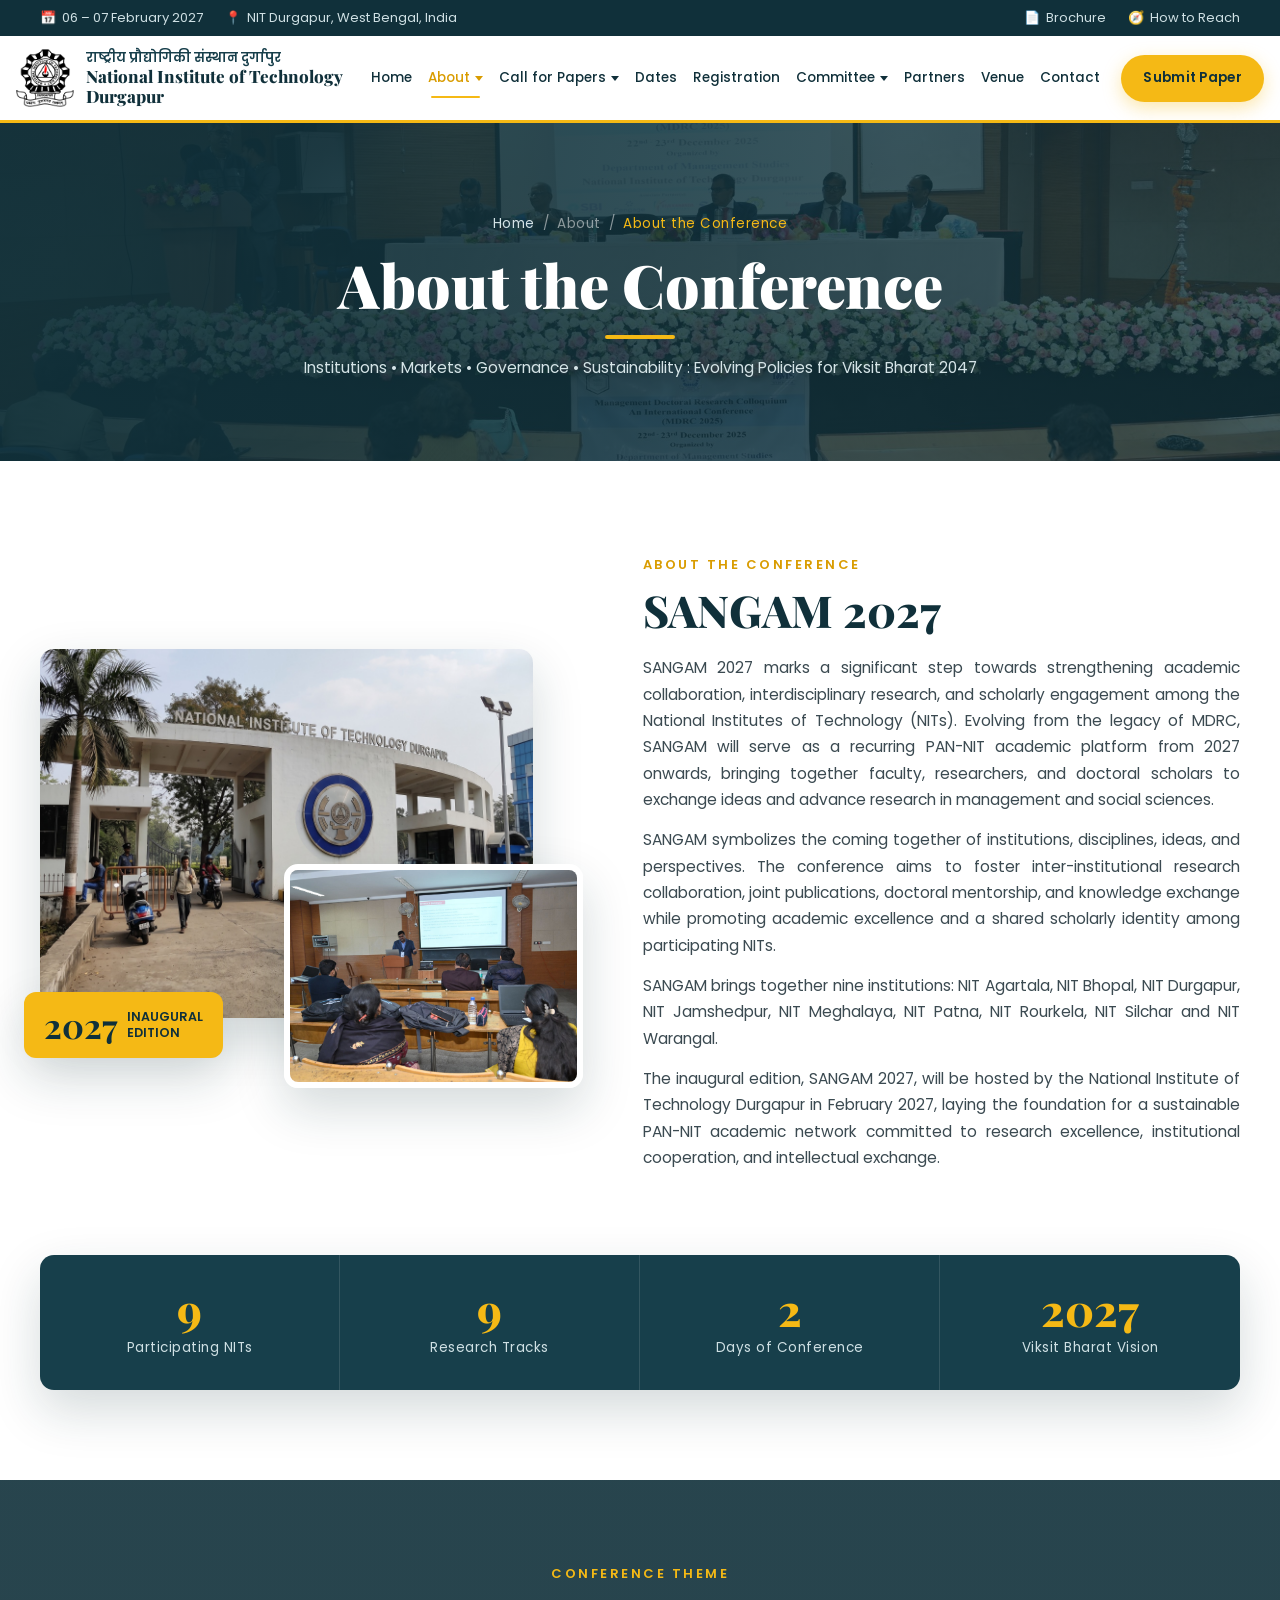
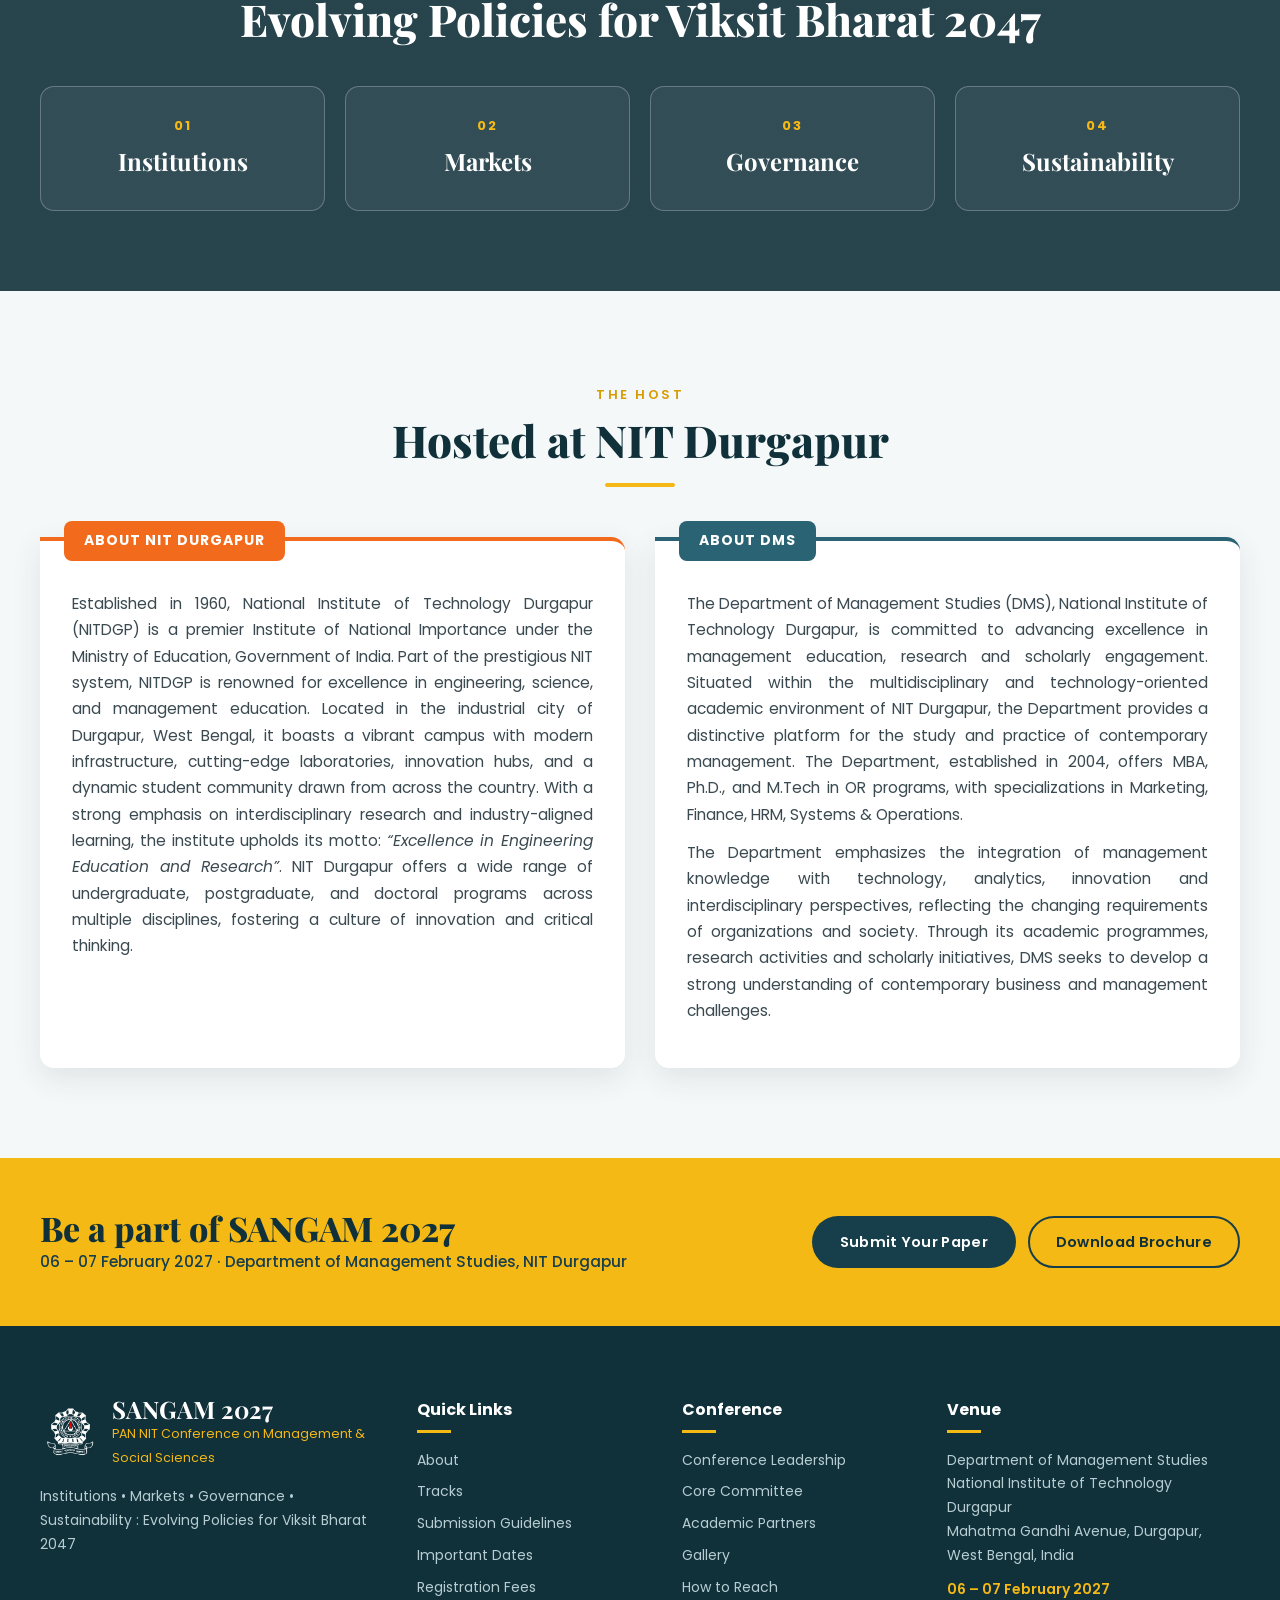
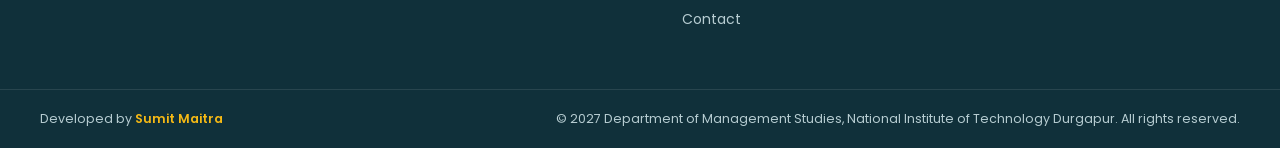
==== commit 78cd5f6d: "Add files via upload" ====
--- a/about.html
+++ b/about.html
@@ -61,7 +61,13 @@
           </li>
           <li><a href="dates.html">Dates</a></li>
           <li><a href="registration.html">Registration</a></li>
-          <li><a href="committee.html">Committee</a></li>
+          <li class="has-drop">
+            <a href="leadership.html">Committee <span class="caret"></span></a>
+            <ul class="drop">
+              <li><a href="leadership.html">Conference Leadership</a></li>
+              <li><a href="core-committee.html">Core Committee</a></li>
+            </ul>
+          </li>
           <li><a href="partners.html">Partners</a></li>
           <li><a href="venue.html">Venue</a></li>
           <li><a href="contact.html">Contact</a></li>
@@ -88,7 +94,7 @@
   <section class="section about" id="about">
     <div class="container about-grid">
       <div class="about-media reveal">
-        <img src="assets/photos/dsc_8045.jpg" alt="Faculty members at the conference" class="about-img-main" loading="lazy">
+        <img src="assets/photos/nit.jpg" alt="Faculty members at the conference" class="about-img-main" loading="lazy">
         <img src="assets/photos/dsc_8097.jpg" alt="Paper presentation session" class="about-img-small" loading="lazy">
         <div class="about-badge">
           <strong>2027</strong>
@@ -188,7 +194,8 @@
       <div>
         <h4>Conference</h4>
         <ul>
-          <li><a href="committee.html">Committee</a></li>
+          <li><a href="leadership.html">Conference Leadership</a></li>
+          <li><a href="core-committee.html">Core Committee</a></li>
           <li><a href="partners.html">Academic Partners</a></li>
           <li><a href="gallery.html">Gallery</a></li>
           <li><a href="venue.html">How to Reach</a></li>
--- a/css/style.css
+++ b/css/style.css
@@ -100,7 +100,7 @@
 .hero-title { font-family: var(--font-display); font-size: clamp(46px, 7.5vw, 92px); font-weight: 900; line-height: 1; letter-spacing: 4px; text-shadow: 0 6px 30px rgba(0,0,0,.35); }
 .hero-sub { color: #fff; font-family: var(--font-display); font-size: clamp(18px, 2.4vw, 28px); font-weight: 700; line-height: 1.35; margin: 16px 0 26px; text-transform: uppercase; letter-spacing: 1px; }
 .hero-date { display: inline-block; background: var(--gold); color: var(--teal-900); font-weight: 700; font-size: clamp(15px, 1.7vw, 18px); padding: 8px 22px; border-radius: 10px; box-shadow: 0 8px 24px rgba(245,185,21,.35); }
-.hero-theme { margin: 24px 0 30px; font-size: clamp(14px, 1.4vw, 16px); line-height: 1.8; max-width: 600px; color: #e6f0f2; }
+.hero-theme { margin: 24px 0 30px; font-size: clamp(15px, 1.6vw, 19px); line-height: 1.8; max-width: 680px; color: #e6f0f2; }
 .theme-label { display: inline-block; background: rgba(245,185,21,.18); color: var(--gold); border: 1px solid var(--gold); font-size: 12px; font-weight: 600; padding: 2px 12px; border-radius: 20px; margin-right: 8px; letter-spacing: 1px; text-transform: uppercase; }
 .hero-theme strong { color: #fff; }
 .hero-btns { display: flex; flex-wrap: wrap; gap: 10px; }
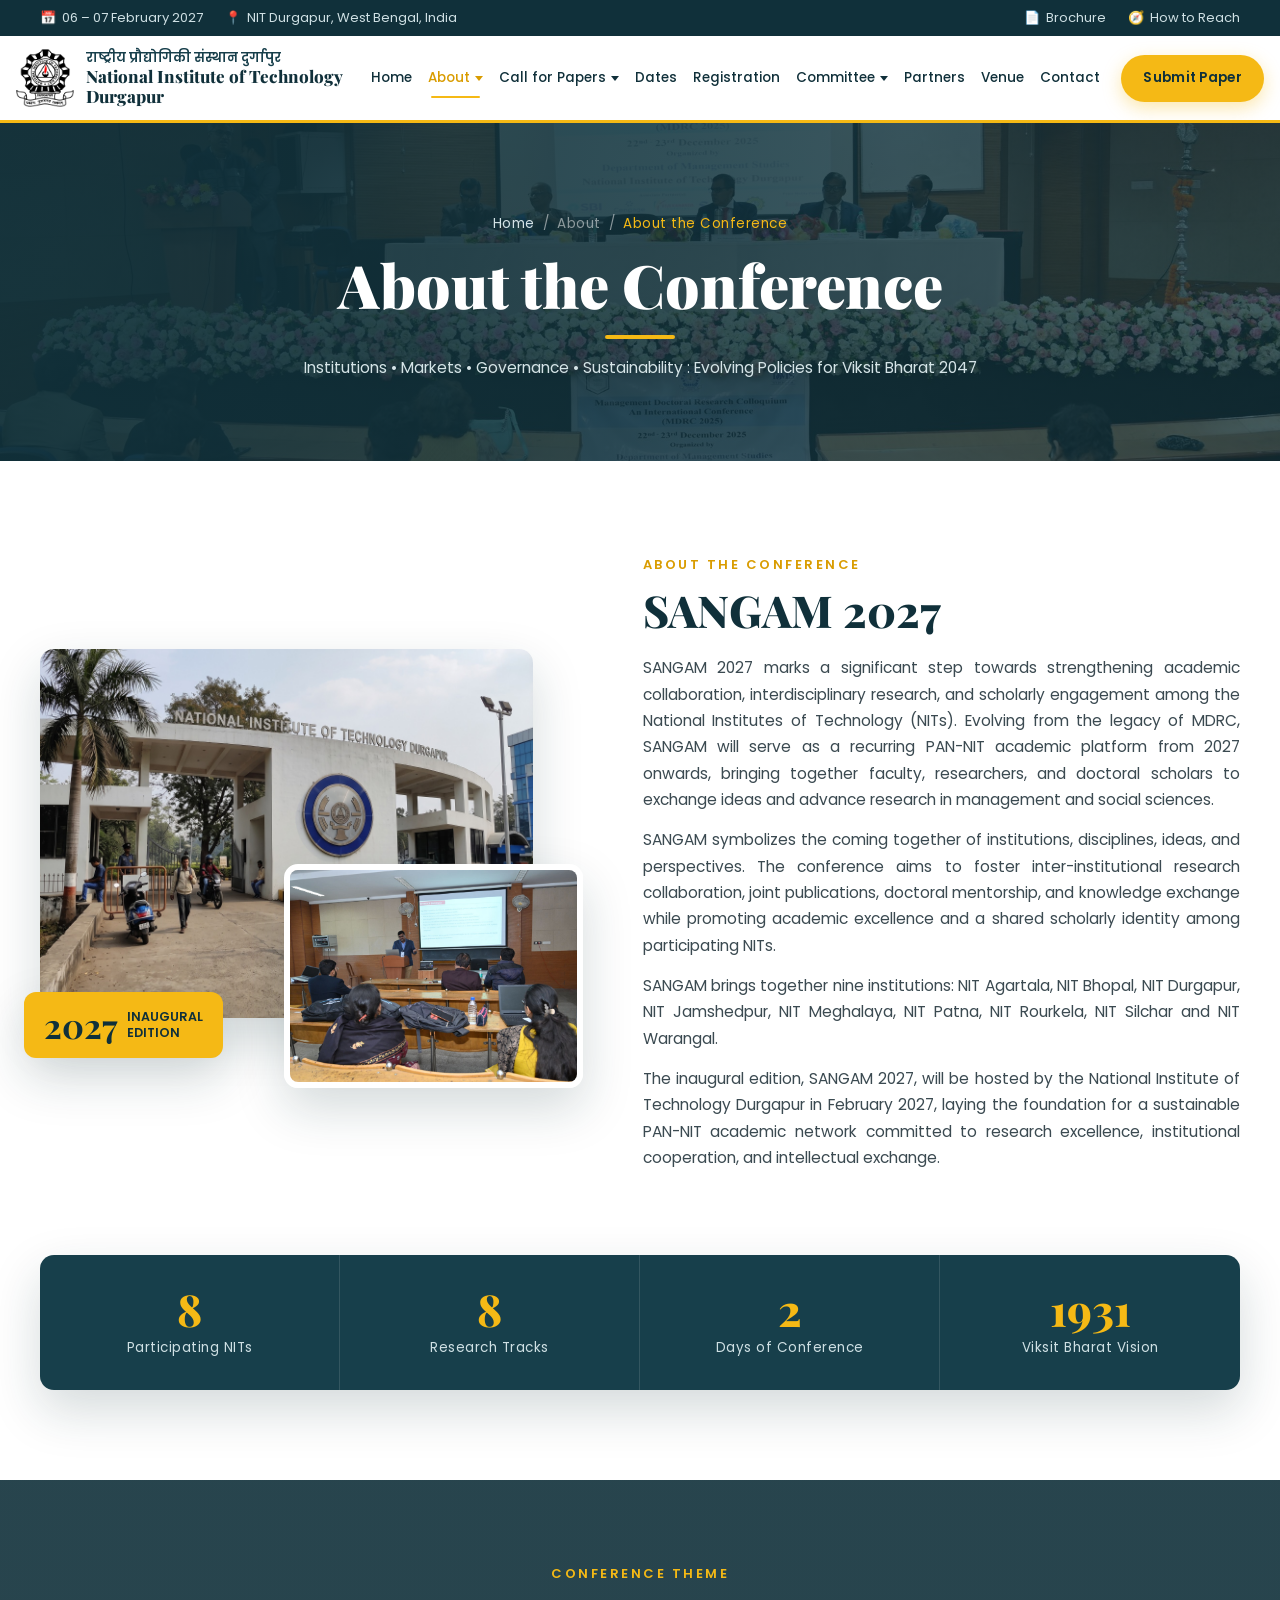
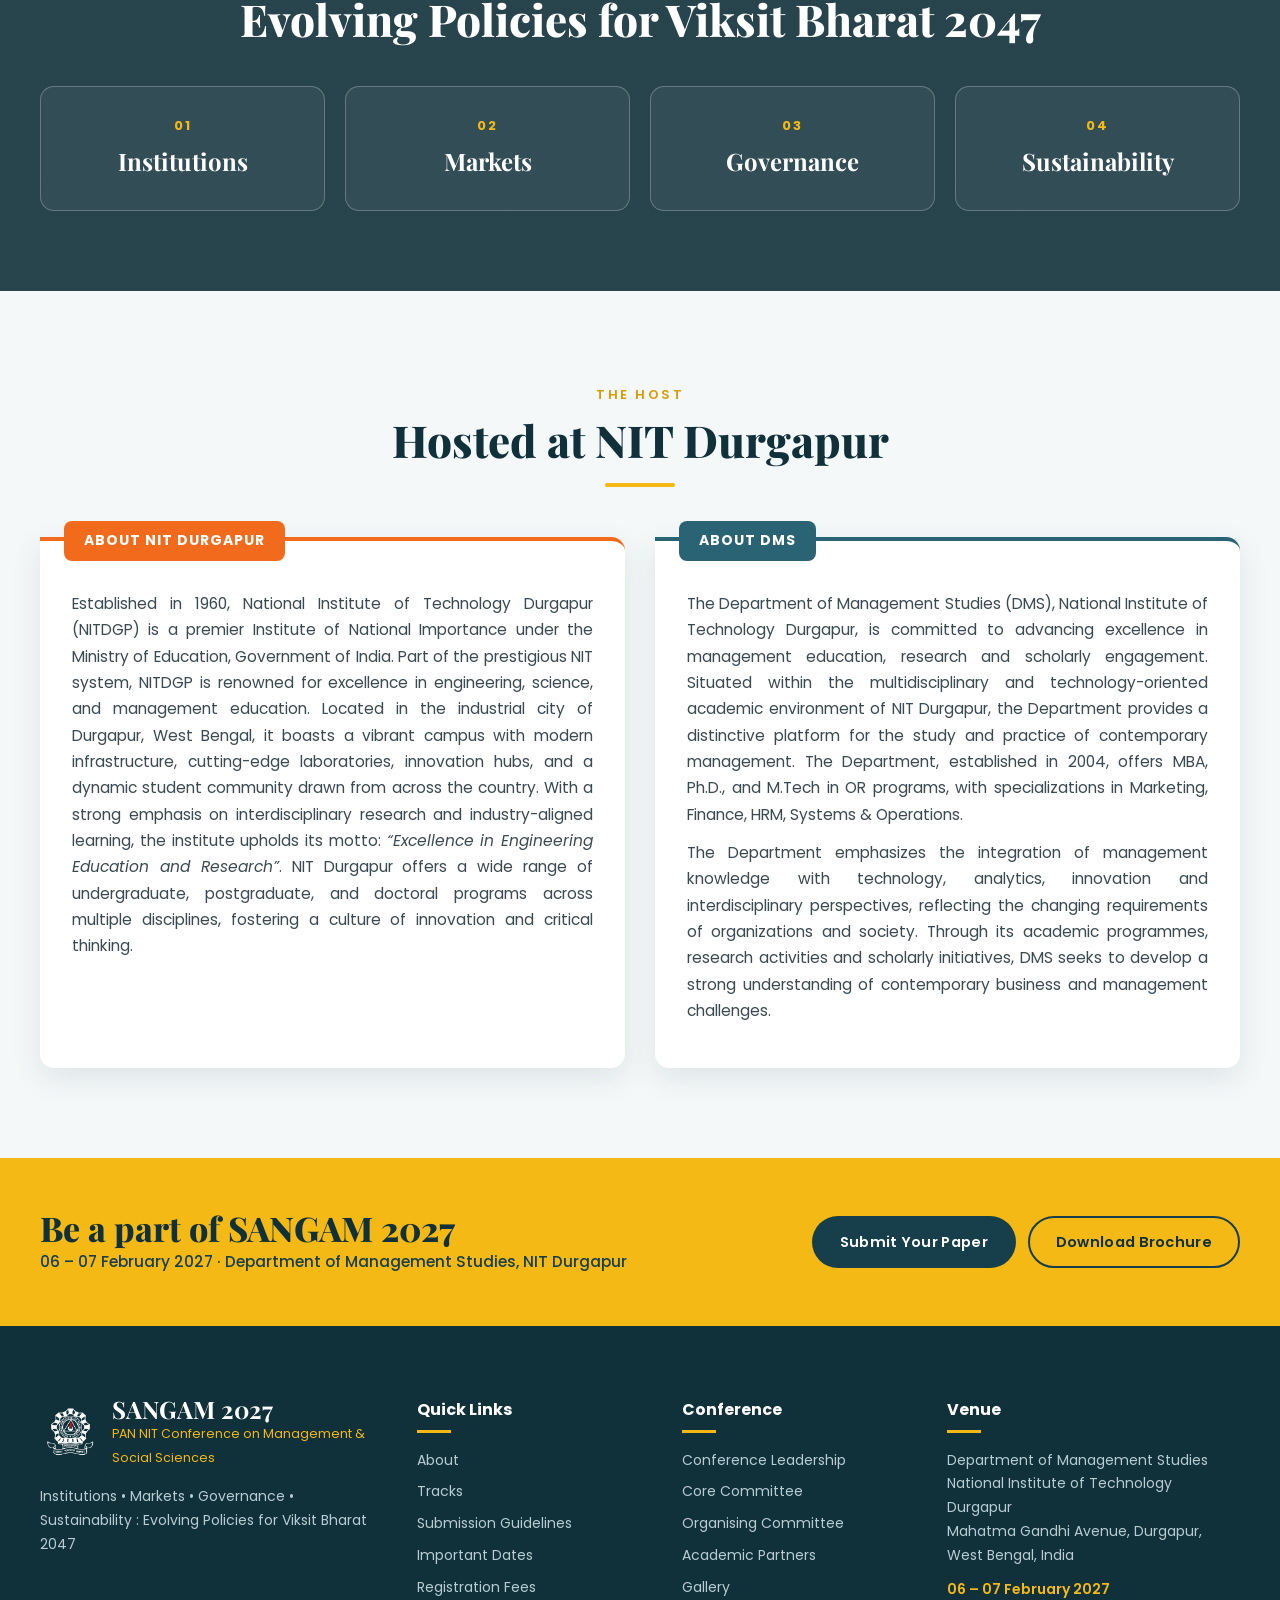
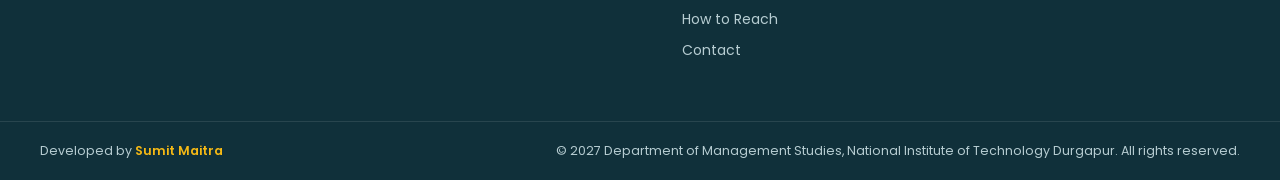
==== commit e406c9d3: "Add files via upload" ====
--- a/about.html
+++ b/about.html
@@ -1,225 +1,227 @@
-<!DOCTYPE html>
-<html lang="en">
-<head>
-  <meta charset="UTF-8">
-  <meta name="viewport" content="width=device-width, initial-scale=1.0">
-  <title>About | SANGAM 2027</title>
-  <meta name="description" content="About SANGAM 2027, NIT Durgapur and the Department of Management Studies.">
-  <link rel="icon" type="image/png" href="assets/logos/nit-durgapur.png">
-  <link rel="preconnect" href="https://fonts.googleapis.com">
-  <link rel="preconnect" href="https://fonts.gstatic.com" crossorigin>
-  <link href="https://fonts.googleapis.com/css2?family=Playfair+Display:wght@700;800;900&family=Poppins:wght@300;400;500;600;700&display=swap" rel="stylesheet">
-  <link rel="stylesheet" href="css/style.css">
-</head>
-<body>
-
-  <!-- ===== TOP BAR ===== -->
-  <div class="topbar">
-    <div class="container topbar-inner">
-      <div class="topbar-left">
-        <span><i class="ico ico-cal"></i>06 – 07 February 2027</span>
-        <span class="hide-sm"><i class="ico ico-pin"></i>NIT Durgapur, West Bengal, India</span>
-      </div>
-      <div class="topbar-right">
-        <a href="assets/docs/SANGAM-Brochure-2027.pdf" target="_blank" rel="noopener"><i class="ico ico-doc"></i>Brochure</a>
-        <a href="venue.html" class="hide-sm"><i class="ico ico-route"></i>How to Reach</a>
-      </div>
-    </div>
-  </div>
-
-  <!-- ===== HEADER / NAV ===== -->
-  <header class="header" id="header">
-    <div class="container header-inner">
-      <a href="index.html" class="brand">
-        <img src="assets/logos/nit-durgapur.png" alt="NIT Durgapur logo">
-        <div class="brand-text">
-          <span class="brand-hi">राष्ट्रीय प्रौद्योगिकी संस्थान दुर्गापुर</span>
-          <span class="brand-en">National Institute of Technology Durgapur</span>
-          <span class="brand-sub">An Institute of National Importance under the Ministry of Education, Government of India</span>
-        </div>
-      </a>
-
-      <nav class="nav" id="nav">
-        <ul>
-          <li><a href="index.html">Home</a></li>
-          <li class="has-drop">
-            <a href="about.html" class="active">About <span class="caret"></span></a>
-            <ul class="drop">
-              <li><a href="about.html">The Conference</a></li>
-              <li><a href="about.html#nitdgp">About NIT Durgapur</a></li>
-              <li><a href="about.html#dms">About DMS</a></li>
-              <li><a href="gallery.html">Gallery</a></li>
-            </ul>
-          </li>
-          <li class="has-drop">
-            <a href="tracks.html">Call for Papers <span class="caret"></span></a>
-            <ul class="drop">
-              <li><a href="tracks.html">Conference Tracks</a></li>
-              <li><a href="submission.html">Submission Guidelines</a></li>
-              <li><a href="https://forms.gle/mXyWNmWkprkiNCEAA" target="_blank" rel="noopener">Submit Paper ↗</a></li>
-            </ul>
-          </li>
-          <li><a href="dates.html">Dates</a></li>
-          <li><a href="registration.html">Registration</a></li>
-          <li class="has-drop">
-            <a href="leadership.html">Committee <span class="caret"></span></a>
-            <ul class="drop">
-              <li><a href="leadership.html">Conference Leadership</a></li>
-              <li><a href="core-committee.html">Core Committee</a></li>
-            </ul>
-          </li>
-          <li><a href="partners.html">Partners</a></li>
-          <li><a href="venue.html">Venue</a></li>
-          <li><a href="contact.html">Contact</a></li>
-        </ul>
-        <a href="https://forms.gle/mXyWNmWkprkiNCEAA" target="_blank" rel="noopener" class="btn btn-gold nav-cta">Submit Paper</a>
-      </nav>
-
-      <button class="burger" id="burger" aria-label="Toggle menu" aria-expanded="false">
-        <span></span><span></span><span></span>
-      </button>
-    </div>
-  </header>
-
-  <!-- ===== PAGE BANNER ===== -->
-  <section class="page-banner" style="background-image:url('assets/photos/dsc_8041.jpg')">
-    <div class="container">
-      <nav class="crumbs" aria-label="Breadcrumb"><a href="index.html">Home</a><span>/</span><span>About</span><span>/</span><span>About the Conference</span></nav>
-      <h1>About the Conference</h1>
-      <p>Institutions • Markets • Governance • Sustainability : Evolving Policies for Viksit Bharat 2047</p>
-    </div>
-  </section>
-
-  <!-- ===== ABOUT CONFERENCE ===== -->
-  <section class="section about" id="about">
-    <div class="container about-grid">
-      <div class="about-media reveal">
-        <img src="assets/photos/nit.jpg" alt="Faculty members at the conference" class="about-img-main" loading="lazy">
-        <img src="assets/photos/dsc_8097.jpg" alt="Paper presentation session" class="about-img-small" loading="lazy">
-        <div class="about-badge">
-          <strong>2027</strong>
-          <span>Inaugural<br>Edition</span>
-        </div>
-      </div>
-      <div class="about-text reveal">
-        <span class="eyebrow">About the Conference</span>
-        <h2>SANGAM 2027</h2>
-        <p>SANGAM 2027 marks a significant step towards strengthening academic collaboration, interdisciplinary research, and scholarly engagement among the National Institutes of Technology (NITs). Evolving from the legacy of MDRC, SANGAM will serve as a recurring PAN-NIT academic platform from 2027 onwards, bringing together faculty, researchers, and doctoral scholars to exchange ideas and advance research in management and social sciences.</p>
-        <p>SANGAM symbolizes the coming together of institutions, disciplines, ideas, and perspectives. The conference aims to foster inter-institutional research collaboration, joint publications, doctoral mentorship, and knowledge exchange while promoting academic excellence and a shared scholarly identity among participating NITs.</p>
-        <p>SANGAM brings together nine institutions: NIT Agartala, NIT Bhopal, NIT Durgapur, NIT Jamshedpur, NIT Meghalaya, NIT Patna, NIT Rourkela, NIT Silchar and NIT Warangal.</p>
-        <p>The inaugural edition, SANGAM 2027, will be hosted by the National Institute of Technology Durgapur in February 2027, laying the foundation for a sustainable PAN-NIT academic network committed to research excellence, institutional cooperation, and intellectual exchange.</p>
-      </div>
-    </div>
-
-    <div class="container stats reveal">
-      <div class="stat"><span class="num" data-count="9">0</span><span class="lbl">Participating NITs</span></div>
-      <div class="stat"><span class="num" data-count="9">0</span><span class="lbl">Research Tracks</span></div>
-      <div class="stat"><span class="num" data-count="2">0</span><span class="lbl">Days of Conference</span></div>
-      <div class="stat"><span class="num" data-count="2047">0</span><span class="lbl">Viksit Bharat Vision</span></div>
-    </div>
-  </section>
-
-  <!-- ===== THEME BAND ===== -->
-  <section class="theme-band">
-    <div class="container">
-      <span class="eyebrow light">Conference Theme</span>
-      <h2>Evolving Policies for Viksit Bharat 2047</h2>
-      <div class="pillars">
-        <div class="pillar reveal"><span>01</span>Institutions</div>
-        <div class="pillar reveal"><span>02</span>Markets</div>
-        <div class="pillar reveal"><span>03</span>Governance</div>
-        <div class="pillar reveal"><span>04</span>Sustainability</div>
-      </div>
-    </div>
-  </section>
-
-  <!-- ===== ABOUT NIT DURGAPUR & DMS ===== -->
-  <section class="section host" id="nitdgp">
-    <div class="container">
-      <div class="section-head reveal">
-        <span class="eyebrow">The Host</span>
-        <h2>Hosted at NIT Durgapur</h2>
-      </div>
-      <div class="host-grid">
-        <article class="host-card reveal">
-          <div class="host-tag">About NIT Durgapur</div>
-          <p>Established in 1960, National Institute of Technology Durgapur (NITDGP) is a premier Institute of National Importance under the Ministry of Education, Government of India. Part of the prestigious NIT system, NITDGP is renowned for excellence in engineering, science, and management education. Located in the industrial city of Durgapur, West Bengal, it boasts a vibrant campus with modern infrastructure, cutting-edge laboratories, innovation hubs, and a dynamic student community drawn from across the country. With a strong emphasis on interdisciplinary research and industry-aligned learning, the institute upholds its motto: <em>“Excellence in Engineering Education and Research”</em>. NIT Durgapur offers a wide range of undergraduate, postgraduate, and doctoral programs across multiple disciplines, fostering a culture of innovation and critical thinking.</p>
-        </article>
-        <article class="host-card alt reveal" id="dms">
-          <div class="host-tag">About DMS</div>
-          <p>The Department of Management Studies (DMS), National Institute of Technology Durgapur, is committed to advancing excellence in management education, research and scholarly engagement. Situated within the multidisciplinary and technology-oriented academic environment of NIT Durgapur, the Department provides a distinctive platform for the study and practice of contemporary management. The Department, established in 2004, offers MBA, Ph.D., and M.Tech in OR programs, with specializations in Marketing, Finance, HRM, Systems &amp; Operations.</p>
-          <p>The Department emphasizes the integration of management knowledge with technology, analytics, innovation and interdisciplinary perspectives, reflecting the changing requirements of organizations and society. Through its academic programmes, research activities and scholarly initiatives, DMS seeks to develop a strong understanding of contemporary business and management challenges.</p>
-        </article>
-      </div>
-    </div>
-  </section>
-
-  <!-- ===== CTA BAND ===== -->
-  <section class="cta-band">
-    <div class="container cta-inner">
-      <div>
-        <h2>Be a part of SANGAM 2027</h2>
-        <p>06 – 07 February 2027 · Department of Management Studies, NIT Durgapur</p>
-      </div>
-      <div class="cta-btns">
-        <a href="https://forms.gle/mXyWNmWkprkiNCEAA" target="_blank" rel="noopener" class="btn btn-gold">Submit Your Paper</a>
-        <a href="assets/docs/SANGAM-Brochure-2027.pdf" target="_blank" rel="noopener" class="btn btn-outline">Download Brochure</a>
-      </div>
-    </div>
-  </section>
-
-  <!-- ===== FOOTER ===== -->
-  <footer class="footer">
-    <div class="container footer-grid">
-      <div>
-        <div class="f-brand">
-          <img src="assets/logos/nit-durgapur-hd.png" alt="NIT Durgapur logo">
-          <div>
-            <strong>SANGAM 2027</strong>
-            <span>PAN NIT Conference on Management &amp; Social Sciences</span>
-          </div>
-        </div>
-        <p>Institutions • Markets • Governance • Sustainability : Evolving Policies for Viksit Bharat 2047</p>
-      </div>
-      <div>
-        <h4>Quick Links</h4>
-        <ul>
-          <li><a href="about.html">About</a></li>
-          <li><a href="tracks.html">Tracks</a></li>
-          <li><a href="submission.html">Submission Guidelines</a></li>
-          <li><a href="dates.html">Important Dates</a></li>
-          <li><a href="registration.html">Registration Fees</a></li>
-        </ul>
-      </div>
-      <div>
-        <h4>Conference</h4>
-        <ul>
-          <li><a href="leadership.html">Conference Leadership</a></li>
-          <li><a href="core-committee.html">Core Committee</a></li>
-          <li><a href="partners.html">Academic Partners</a></li>
-          <li><a href="gallery.html">Gallery</a></li>
-          <li><a href="venue.html">How to Reach</a></li>
-          <li><a href="contact.html">Contact</a></li>
-        </ul>
-      </div>
-      <div>
-        <h4>Venue</h4>
-        <p>Department of Management Studies<br>National Institute of Technology Durgapur<br>Mahatma Gandhi Avenue, Durgapur, West Bengal, India</p>
-        <p class="f-date">06 – 07 February 2027</p>
-      </div>
-    </div>
-    <div class="footer-bottom">
-      <div class="container">
-        <span>Developed by <a href="https://github.com/SumitMaitra" target="_blank" rel="noopener" class="dev-credit">Sumit Maitra</a></span>
-        <span>© 2027 Department of Management Studies, National Institute of Technology Durgapur. All rights reserved.</span>
-      </div>
-    </div>
-  </footer>
-
-  <button class="to-top" id="toTop" aria-label="Back to top">↑</button>
-  <div class="toast" id="toast">Copied!</div>
-
-  <script src="js/main.js"></script>
-
-</body>
-</html>
+<!DOCTYPE html>
+<html lang="en">
+<head>
+  <meta charset="UTF-8">
+  <meta name="viewport" content="width=device-width, initial-scale=1.0">
+  <title>About | SANGAM 2027</title>
+  <meta name="description" content="About SANGAM 2027, NIT Durgapur and the Department of Management Studies.">
+  <link rel="icon" type="image/png" href="assets/logos/nit-durgapur.png">
+  <link rel="preconnect" href="https://fonts.googleapis.com">
+  <link rel="preconnect" href="https://fonts.gstatic.com" crossorigin>
+  <link href="https://fonts.googleapis.com/css2?family=Playfair+Display:wght@700;800;900&family=Poppins:wght@300;400;500;600;700&display=swap" rel="stylesheet">
+  <link rel="stylesheet" href="css/style.css">
+</head>
+<body>
+
+  <!-- ===== TOP BAR ===== -->
+  <div class="topbar">
+    <div class="container topbar-inner">
+      <div class="topbar-left">
+        <span><i class="ico ico-cal"></i>06 – 07 February 2027</span>
+        <span class="hide-sm"><i class="ico ico-pin"></i>NIT Durgapur, West Bengal, India</span>
+      </div>
+      <div class="topbar-right">
+        <a href="assets/docs/SANGAM-Brochure-2027.pdf" target="_blank" rel="noopener"><i class="ico ico-doc"></i>Brochure</a>
+        <a href="venue.html" class="hide-sm"><i class="ico ico-route"></i>How to Reach</a>
+      </div>
+    </div>
+  </div>
+
+  <!-- ===== HEADER / NAV ===== -->
+  <header class="header" id="header">
+    <div class="container header-inner">
+      <a href="index.html" class="brand">
+        <img src="assets/logos/nit-durgapur.png" alt="NIT Durgapur logo">
+        <div class="brand-text">
+          <span class="brand-hi">राष्ट्रीय प्रौद्योगिकी संस्थान दुर्गापुर</span>
+          <span class="brand-en">National Institute of Technology Durgapur</span>
+          <span class="brand-sub">An Institute of National Importance under the Ministry of Education, Government of India</span>
+        </div>
+      </a>
+
+      <nav class="nav" id="nav">
+        <ul>
+          <li><a href="index.html">Home</a></li>
+          <li class="has-drop">
+            <a href="about.html" class="active">About <span class="caret"></span></a>
+            <ul class="drop">
+              <li><a href="about.html">The Conference</a></li>
+              <li><a href="about.html#nitdgp">About NIT Durgapur</a></li>
+              <li><a href="about.html#dms">About DMS</a></li>
+              <li><a href="gallery.html">Gallery</a></li>
+            </ul>
+          </li>
+          <li class="has-drop">
+            <a href="tracks.html">Call for Papers <span class="caret"></span></a>
+            <ul class="drop">
+              <li><a href="tracks.html">Conference Tracks</a></li>
+              <li><a href="submission.html">Submission Guidelines</a></li>
+              <li><a href="https://forms.gle/mXyWNmWkprkiNCEAA" target="_blank" rel="noopener">Submit Paper ↗</a></li>
+            </ul>
+          </li>
+          <li><a href="dates.html">Dates</a></li>
+          <li><a href="registration.html">Registration</a></li>
+          <li class="has-drop">
+            <a href="leadership.html">Committee <span class="caret"></span></a>
+            <ul class="drop">
+              <li><a href="leadership.html">Conference Leadership</a></li>
+              <li><a href="core-committee.html">Core Committee</a></li>
+              <li><a href="organising-committee.html">Organising Committee</a></li>
+            </ul>
+          </li>
+          <li><a href="partners.html">Partners</a></li>
+          <li><a href="venue.html">Venue</a></li>
+          <li><a href="contact.html">Contact</a></li>
+        </ul>
+        <a href="https://forms.gle/mXyWNmWkprkiNCEAA" target="_blank" rel="noopener" class="btn btn-gold nav-cta">Submit Paper</a>
+      </nav>
+
+      <button class="burger" id="burger" aria-label="Toggle menu" aria-expanded="false">
+        <span></span><span></span><span></span>
+      </button>
+    </div>
+  </header>
+
+  <!-- ===== PAGE BANNER ===== -->
+  <section class="page-banner" style="background-image:url('assets/photos/dsc_8041.jpg')">
+    <div class="container">
+      <nav class="crumbs" aria-label="Breadcrumb"><a href="index.html">Home</a><span>/</span><span>About</span><span>/</span><span>About the Conference</span></nav>
+      <h1>About the Conference</h1>
+      <p>Institutions • Markets • Governance • Sustainability : Evolving Policies for Viksit Bharat 2047</p>
+    </div>
+  </section>
+
+  <!-- ===== ABOUT CONFERENCE ===== -->
+  <section class="section about" id="about">
+    <div class="container about-grid">
+      <div class="about-media reveal">
+        <img src="assets/photos/nit.jpg" alt="Faculty members at the conference" class="about-img-main" loading="lazy">
+        <img src="assets/photos/dsc_8097.jpg" alt="Paper presentation session" class="about-img-small" loading="lazy">
+        <div class="about-badge">
+          <strong>2027</strong>
+          <span>Inaugural<br>Edition</span>
+        </div>
+      </div>
+      <div class="about-text reveal">
+        <span class="eyebrow">About the Conference</span>
+        <h2>SANGAM 2027</h2>
+        <p>SANGAM 2027 marks a significant step towards strengthening academic collaboration, interdisciplinary research, and scholarly engagement among the National Institutes of Technology (NITs). Evolving from the legacy of MDRC, SANGAM will serve as a recurring PAN-NIT academic platform from 2027 onwards, bringing together faculty, researchers, and doctoral scholars to exchange ideas and advance research in management and social sciences.</p>
+        <p>SANGAM symbolizes the coming together of institutions, disciplines, ideas, and perspectives. The conference aims to foster inter-institutional research collaboration, joint publications, doctoral mentorship, and knowledge exchange while promoting academic excellence and a shared scholarly identity among participating NITs.</p>
+        <p>SANGAM brings together nine institutions: NIT Agartala, NIT Bhopal, NIT Durgapur, NIT Jamshedpur, NIT Meghalaya, NIT Patna, NIT Rourkela, NIT Silchar and NIT Warangal.</p>
+        <p>The inaugural edition, SANGAM 2027, will be hosted by the National Institute of Technology Durgapur in February 2027, laying the foundation for a sustainable PAN-NIT academic network committed to research excellence, institutional cooperation, and intellectual exchange.</p>
+      </div>
+    </div>
+
+    <div class="container stats reveal">
+      <div class="stat"><span class="num" data-count="9">0</span><span class="lbl">Participating NITs</span></div>
+      <div class="stat"><span class="num" data-count="9">0</span><span class="lbl">Research Tracks</span></div>
+      <div class="stat"><span class="num" data-count="2">0</span><span class="lbl">Days of Conference</span></div>
+      <div class="stat"><span class="num" data-count="2047">0</span><span class="lbl">Viksit Bharat Vision</span></div>
+    </div>
+  </section>
+
+  <!-- ===== THEME BAND ===== -->
+  <section class="theme-band">
+    <div class="container">
+      <span class="eyebrow light">Conference Theme</span>
+      <h2>Evolving Policies for Viksit Bharat 2047</h2>
+      <div class="pillars">
+        <div class="pillar reveal"><span>01</span>Institutions</div>
+        <div class="pillar reveal"><span>02</span>Markets</div>
+        <div class="pillar reveal"><span>03</span>Governance</div>
+        <div class="pillar reveal"><span>04</span>Sustainability</div>
+      </div>
+    </div>
+  </section>
+
+  <!-- ===== ABOUT NIT DURGAPUR & DMS ===== -->
+  <section class="section host" id="nitdgp">
+    <div class="container">
+      <div class="section-head reveal">
+        <span class="eyebrow">The Host</span>
+        <h2>Hosted at NIT Durgapur</h2>
+      </div>
+      <div class="host-grid">
+        <article class="host-card reveal">
+          <div class="host-tag">About NIT Durgapur</div>
+          <p>Established in 1960, National Institute of Technology Durgapur (NITDGP) is a premier Institute of National Importance under the Ministry of Education, Government of India. Part of the prestigious NIT system, NITDGP is renowned for excellence in engineering, science, and management education. Located in the industrial city of Durgapur, West Bengal, it boasts a vibrant campus with modern infrastructure, cutting-edge laboratories, innovation hubs, and a dynamic student community drawn from across the country. With a strong emphasis on interdisciplinary research and industry-aligned learning, the institute upholds its motto: <em>“Excellence in Engineering Education and Research”</em>. NIT Durgapur offers a wide range of undergraduate, postgraduate, and doctoral programs across multiple disciplines, fostering a culture of innovation and critical thinking.</p>
+        </article>
+        <article class="host-card alt reveal" id="dms">
+          <div class="host-tag">About DMS</div>
+          <p>The Department of Management Studies (DMS), National Institute of Technology Durgapur, is committed to advancing excellence in management education, research and scholarly engagement. Situated within the multidisciplinary and technology-oriented academic environment of NIT Durgapur, the Department provides a distinctive platform for the study and practice of contemporary management. The Department, established in 2004, offers MBA, Ph.D., and M.Tech in OR programs, with specializations in Marketing, Finance, HRM, Systems &amp; Operations.</p>
+          <p>The Department emphasizes the integration of management knowledge with technology, analytics, innovation and interdisciplinary perspectives, reflecting the changing requirements of organizations and society. Through its academic programmes, research activities and scholarly initiatives, DMS seeks to develop a strong understanding of contemporary business and management challenges.</p>
+        </article>
+      </div>
+    </div>
+  </section>
+
+  <!-- ===== CTA BAND ===== -->
+  <section class="cta-band">
+    <div class="container cta-inner">
+      <div>
+        <h2>Be a part of SANGAM 2027</h2>
+        <p>06 – 07 February 2027 · Department of Management Studies, NIT Durgapur</p>
+      </div>
+      <div class="cta-btns">
+        <a href="https://forms.gle/mXyWNmWkprkiNCEAA" target="_blank" rel="noopener" class="btn btn-gold">Submit Your Paper</a>
+        <a href="assets/docs/SANGAM-Brochure-2027.pdf" target="_blank" rel="noopener" class="btn btn-outline">Download Brochure</a>
+      </div>
+    </div>
+  </section>
+
+  <!-- ===== FOOTER ===== -->
+  <footer class="footer">
+    <div class="container footer-grid">
+      <div>
+        <div class="f-brand">
+          <img src="assets/logos/nit-durgapur-hd.png" alt="NIT Durgapur logo">
+          <div>
+            <strong>SANGAM 2027</strong>
+            <span>PAN NIT Conference on Management &amp; Social Sciences</span>
+          </div>
+        </div>
+        <p>Institutions • Markets • Governance • Sustainability : Evolving Policies for Viksit Bharat 2047</p>
+      </div>
+      <div>
+        <h4>Quick Links</h4>
+        <ul>
+          <li><a href="about.html">About</a></li>
+          <li><a href="tracks.html">Tracks</a></li>
+          <li><a href="submission.html">Submission Guidelines</a></li>
+          <li><a href="dates.html">Important Dates</a></li>
+          <li><a href="registration.html">Registration Fees</a></li>
+        </ul>
+      </div>
+      <div>
+        <h4>Conference</h4>
+        <ul>
+          <li><a href="leadership.html">Conference Leadership</a></li>
+          <li><a href="core-committee.html">Core Committee</a></li>
+          <li><a href="organising-committee.html">Organising Committee</a></li>
+          <li><a href="partners.html">Academic Partners</a></li>
+          <li><a href="gallery.html">Gallery</a></li>
+          <li><a href="venue.html">How to Reach</a></li>
+          <li><a href="contact.html">Contact</a></li>
+        </ul>
+      </div>
+      <div>
+        <h4>Venue</h4>
+        <p>Department of Management Studies<br>National Institute of Technology Durgapur<br>Mahatma Gandhi Avenue, Durgapur, West Bengal, India</p>
+        <p class="f-date">06 – 07 February 2027</p>
+      </div>
+    </div>
+    <div class="footer-bottom">
+      <div class="container">
+        <span>Developed by <a href="https://github.com/SumitMaitra" target="_blank" rel="noopener" class="dev-credit">Sumit Maitra</a></span>
+        <span>© 2027 Department of Management Studies, National Institute of Technology Durgapur. All rights reserved.</span>
+      </div>
+    </div>
+  </footer>
+
+  <button class="to-top" id="toTop" aria-label="Back to top">↑</button>
+  <div class="toast" id="toast">Copied!</div>
+
+  <script src="js/main.js"></script>
+
+</body>
+</html>
--- a/css/style.css
+++ b/css/style.css
@@ -318,8 +318,10 @@
 .people-grid { display: grid; gap: 20px; }
 .people-grid.four { grid-template-columns: repeat(4, 1fr); }
 .people-grid.three { grid-template-columns: repeat(3, 1fr); }
-.person-card { background: #fff; border-radius: var(--radius); padding: 26px 18px; box-shadow: var(--shadow); transition: .35s; border-bottom: 3px solid transparent; }
-.person-card:hover { transform: translateY(-5px); border-bottom-color: var(--gold); }
+.people-grid.centered { display: flex; flex-wrap: wrap; justify-content: center; gap: 20px; }
+.people-grid.centered .person-card { flex: 0 1 calc(33.333% - 14px); min-width: 250px; }
+.person-card { background: #fff; border-radius: var(--radius); padding: 26px 18px; box-shadow: var(--shadow); transition: transform 0.45s cubic-bezier(0.34, 1.56, 0.64, 1), box-shadow 0.35s ease, border-color 0.35s ease; border-bottom: 3px solid transparent; }
+.person-card:hover { transform: translateY(-8px); border-bottom-color: var(--gold); box-shadow: 0 16px 36px rgba(16, 48, 58, .15); }
 .person-card.big { max-width: 360px; margin: 0 auto; padding: 32px; }
 .avatar { width: 70px; height: 70px; border-radius: 50%; margin: 0 auto 14px; background: linear-gradient(135deg, var(--teal-700), var(--teal-900)); color: var(--gold); display: grid; place-items: center; font-family: var(--font-display); font-weight: 800; font-size: 22px; border: 3px solid var(--gold); }
 .person-card.big .avatar { width: 90px; height: 90px; font-size: 28px; }
@@ -332,6 +334,29 @@
 .name-list li:last-child { border: 0; }
 .name-list strong { color: var(--teal-900); font-weight: 600; }
 .name-list span { color: var(--gold-dark); font-size: 13px; font-weight: 500; white-space: nowrap; }
+
+.org-card {
+  background: #fff;
+  border-radius: var(--radius);
+  padding: 36px 32px;
+  text-align: center;
+  max-width: 680px;
+  margin: 0 auto;
+  box-shadow: var(--shadow);
+  border-bottom: 3px solid transparent;
+  transition: transform 0.45s cubic-bezier(0.34, 1.56, 0.64, 1), box-shadow 0.35s ease, border-color 0.35s ease;
+}
+.org-card:hover {
+  transform: translateY(-8px);
+  border-bottom-color: var(--gold);
+  box-shadow: 0 16px 36px rgba(16, 48, 58, .15);
+}
+@media (max-width: 600px) {
+  .org-card .name-list {
+    column-count: 1 !important;
+  }
+}
+
 
 /* ---------- Partners ---------- */
 .partner-grid { display: flex; flex-wrap: wrap; gap: 20px; justify-content: center; }
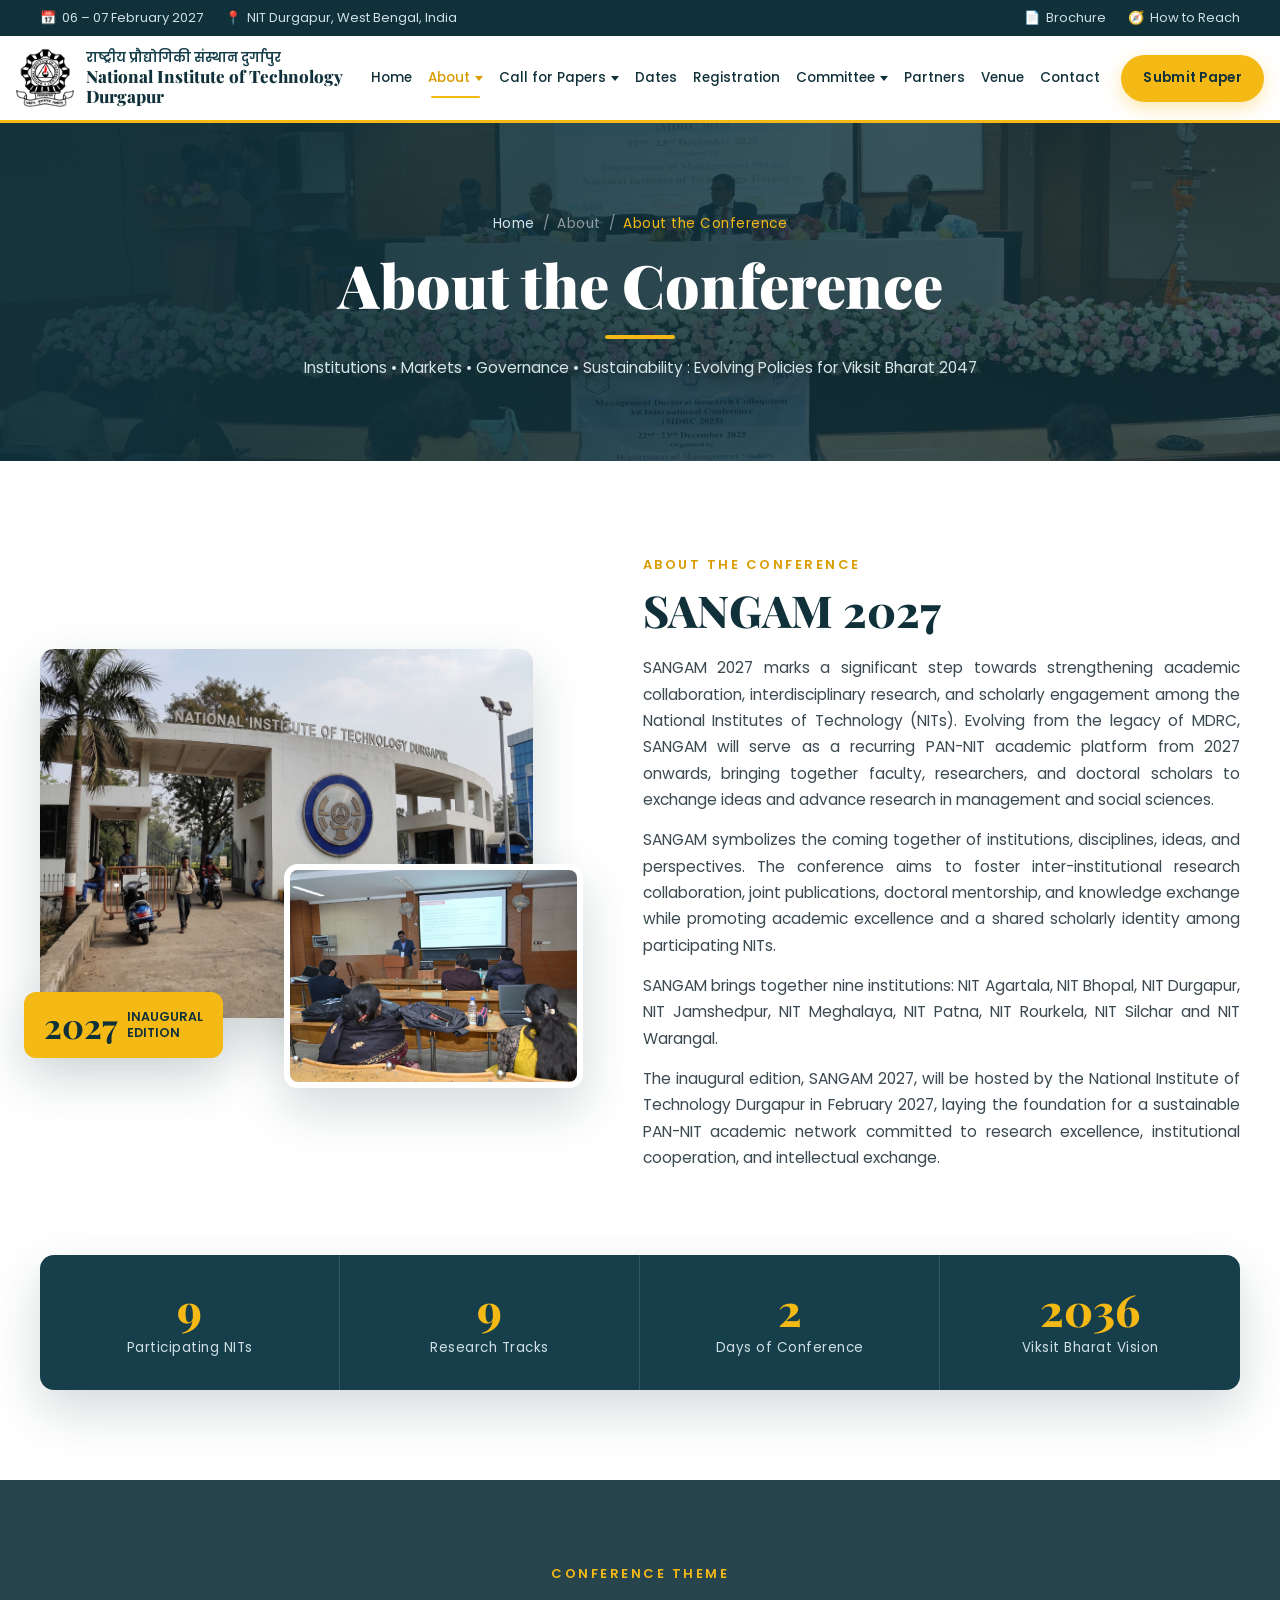
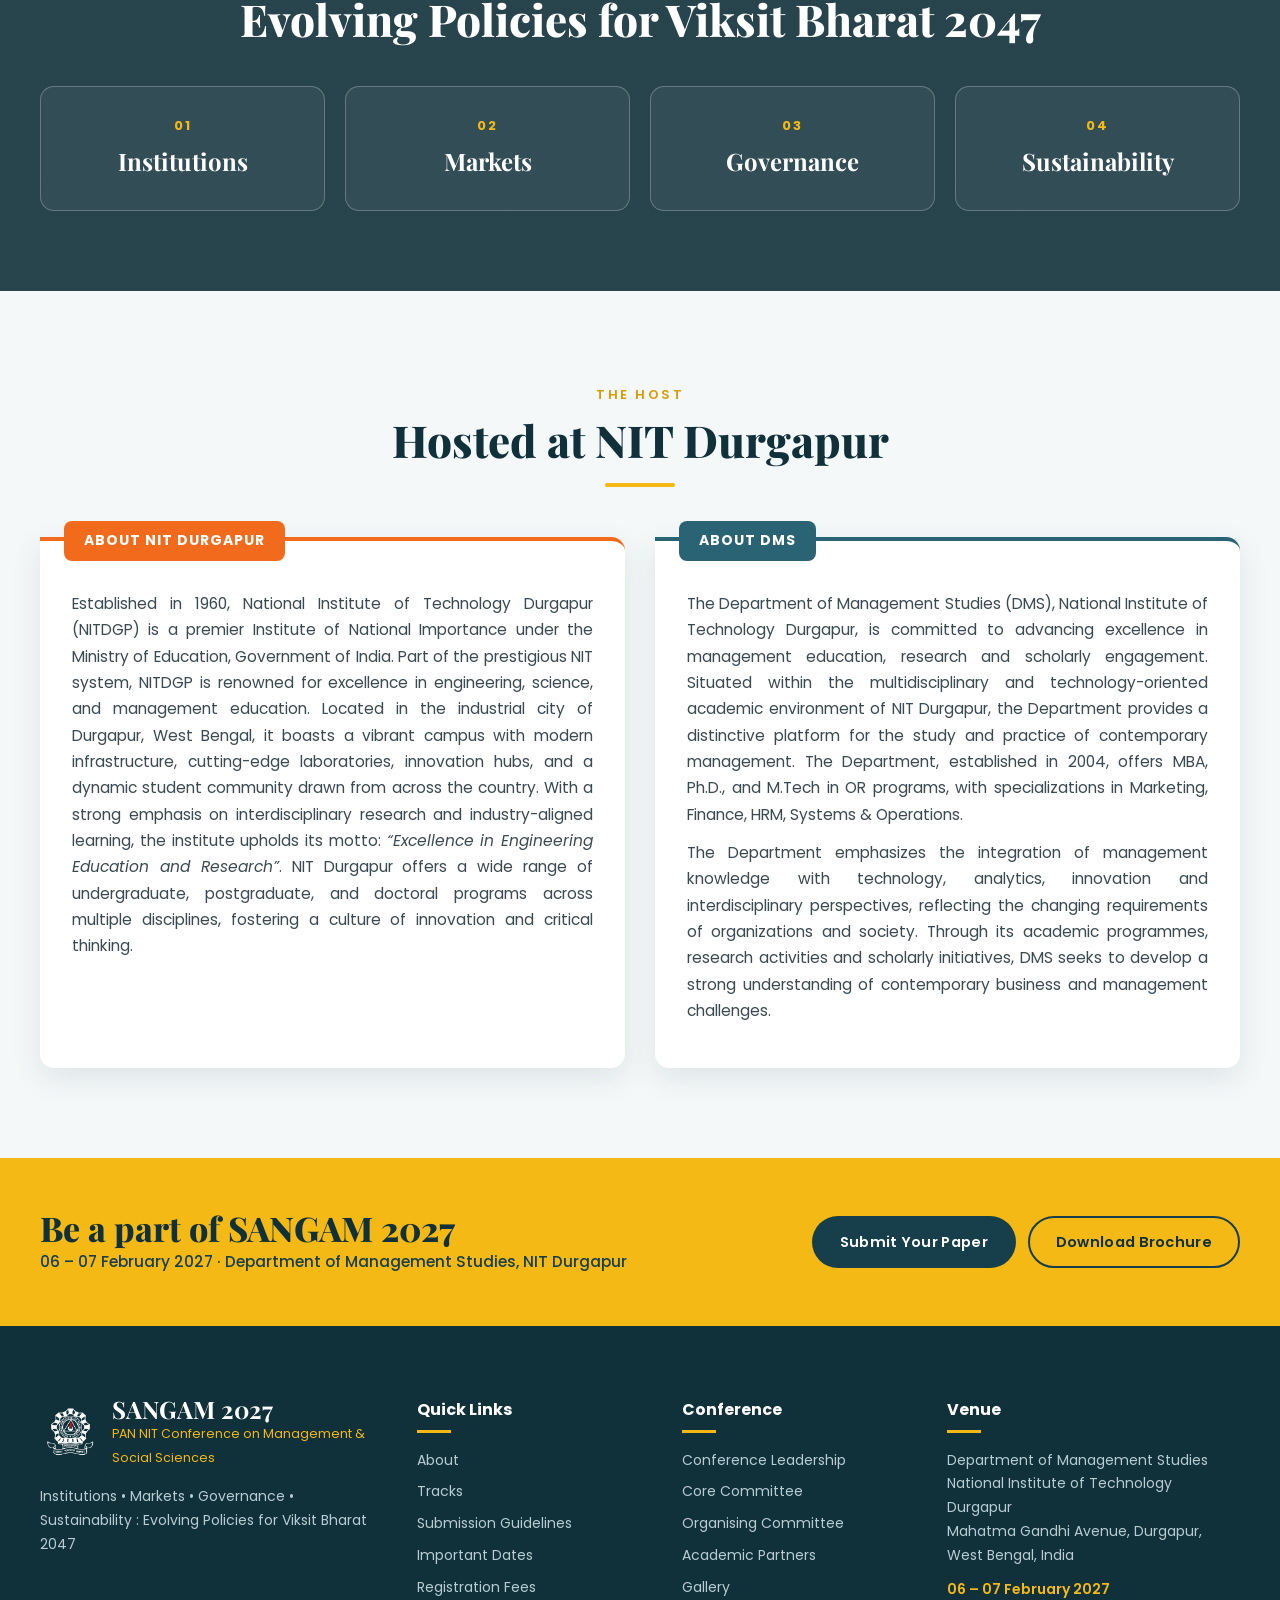
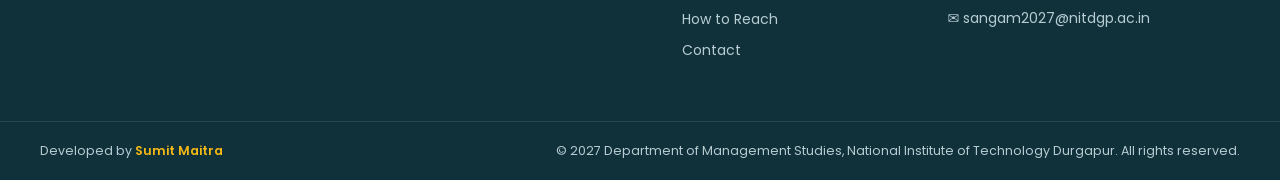
==== commit 212825e6: "Add files via upload" ====
--- a/about.html
+++ b/about.html
@@ -208,6 +208,7 @@
         <h4>Venue</h4>
         <p>Department of Management Studies<br>National Institute of Technology Durgapur<br>Mahatma Gandhi Avenue, Durgapur, West Bengal, India</p>
         <p class="f-date">06 – 07 February 2027</p>
+        <p class="f-mail"><a href="mailto:sangam2027@nitdgp.ac.in">sangam2027@nitdgp.ac.in</a></p>
       </div>
     </div>
     <div class="footer-bottom">
--- a/css/style.css
+++ b/css/style.css
@@ -325,6 +325,9 @@
 .person-card.big { max-width: 360px; margin: 0 auto; padding: 32px; }
 .avatar { width: 70px; height: 70px; border-radius: 50%; margin: 0 auto 14px; background: linear-gradient(135deg, var(--teal-700), var(--teal-900)); color: var(--gold); display: grid; place-items: center; font-family: var(--font-display); font-weight: 800; font-size: 22px; border: 3px solid var(--gold); }
 .person-card.big .avatar { width: 90px; height: 90px; font-size: 28px; }
+.avatar:has(img) { width: 110px; height: 110px; overflow: hidden; background: #fff; }
+.person-card.big .avatar:has(img) { width: 140px; height: 140px; }
+.avatar img { width: 100%; height: 100%; object-fit: cover; display: block; }
 .person-card h4 { font-size: 15.5px; color: var(--teal-900); line-height: 1.4; }
 .person-card.big h4 { font-size: 19px; }
 .person-card p { font-size: 13.5px; color: var(--muted); line-height: 1.5; margin-top: 4px; }
@@ -406,6 +409,8 @@
 .c-ico { font-size: 30px; margin-bottom: 10px; }
 .contact-card h3 { color: var(--teal-900); font-size: 19px; margin-bottom: 10px; }
 .contact-card p { color: #3b4a51; font-size: 14.5px; margin-bottom: 16px; }
+.contact-card .c-mail { color: var(--teal-700); font-weight: 600; word-break: break-all; }
+.contact-card .c-mail:hover { color: var(--gold-dark); }
 
 /* ---------- Footer ---------- */
 .footer { background: var(--teal-900); color: #b7cdd2; padding-top: 70px; font-size: 14px; }
@@ -420,6 +425,8 @@
 .footer li a:hover { color: var(--gold); padding-left: 4px; }
 .footer li a { transition: .25s; }
 .f-date { color: var(--gold); font-weight: 600; margin-top: 10px; }
+.f-mail { margin-top: 6px; word-break: break-all; }
+.f-mail::before { content: "✉ "; }
 .footer-bottom { border-top: 1px solid rgba(255,255,255,.1); padding: 18px 0; font-size: 12.5px; }
 .footer-bottom .container { display: flex; justify-content: space-between; flex-wrap: wrap; gap: 8px; }
 .dev-credit { color: var(--gold); font-weight: 600; }
